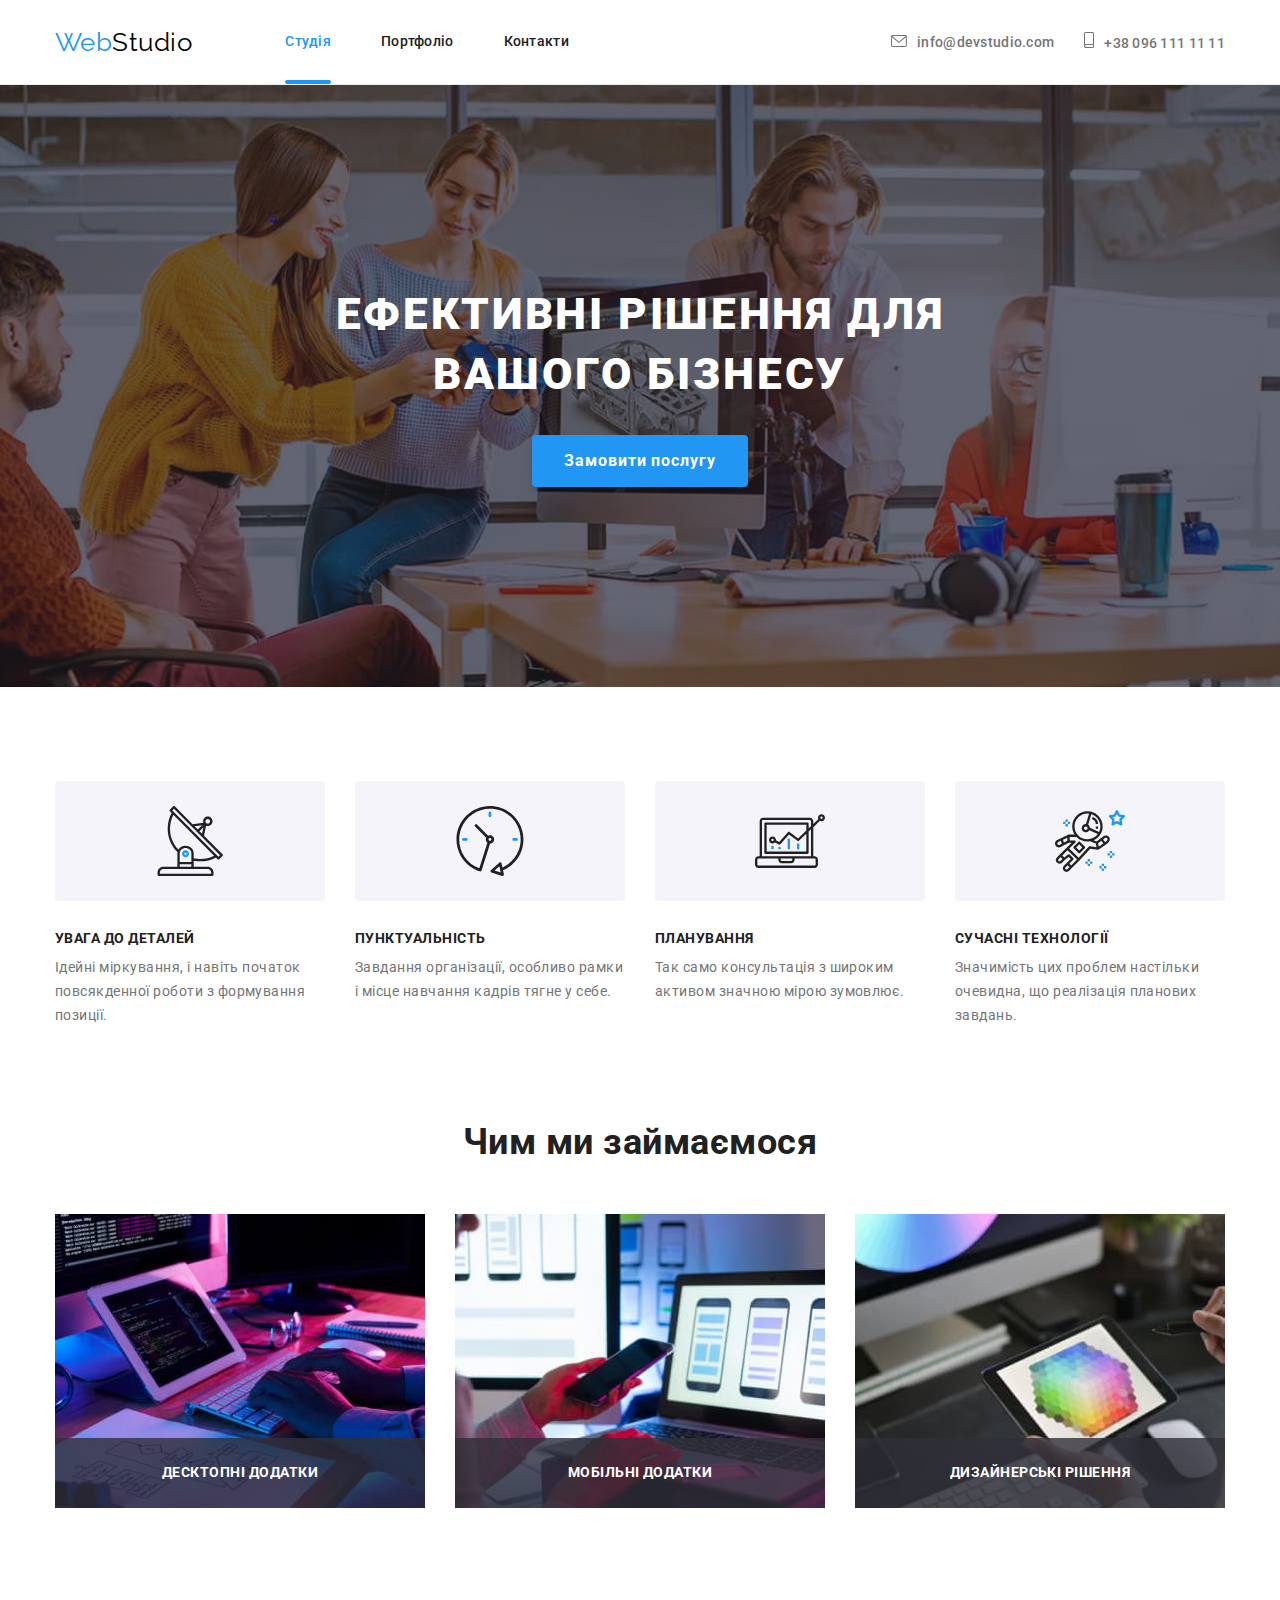
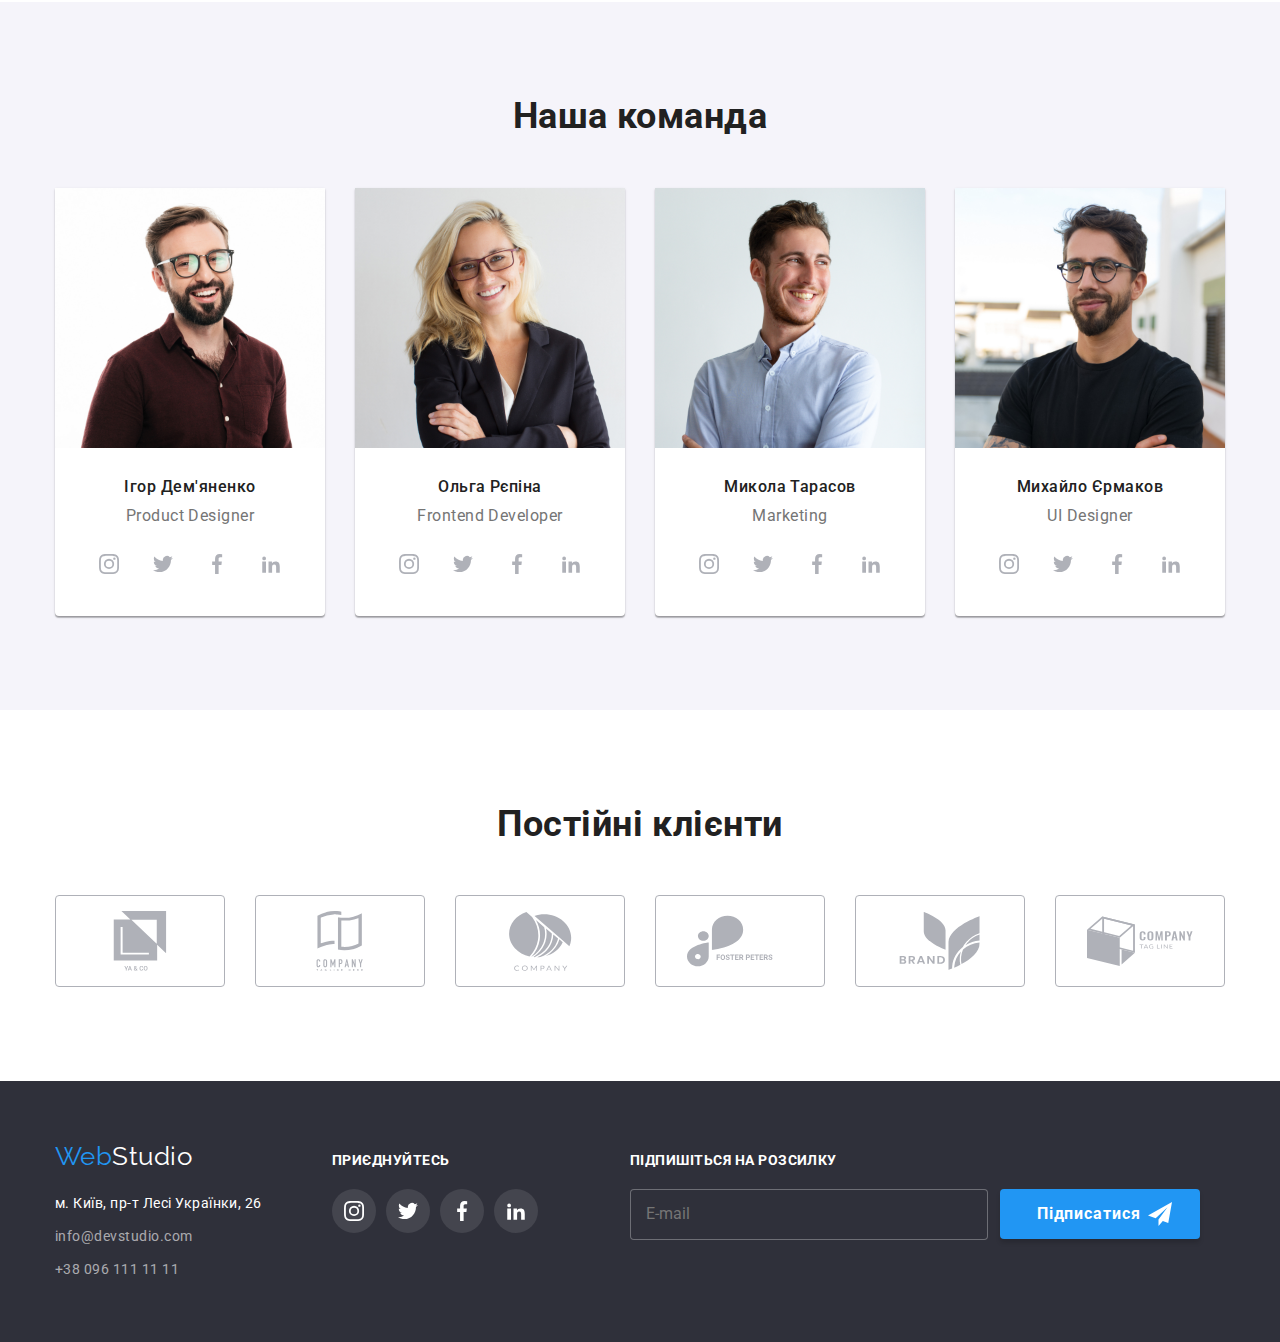
==== index.html @ 3d923c50 "Адаптив" ====
<!DOCTYPE html>
<html lang="uk">
  <head>
    <meta charset="UTF-8" />
    <meta http-equiv="X-UA-Compatible" content="IE=edge" />
    <meta name="viewport" content="width=device-width, initial-scale=1.0" />
    <title>Document</title>
    <link rel="preconnect" href="https://fonts.googleapis.com" />
    <link rel="preconnect" href="https://fonts.gstatic.com" crossorigin />
    <link
      href="https://fonts.googleapis.com/css2?family=Raleway:wght@700&family=Roboto:wght@500;700;900&display=swap"
      rel="stylesheet"
    />
    <link
      rel="stylesheet"
      href="https://cdnjs.cloudflare.com/ajax/libs/modern-normalize/1.0.0/modern-normalize.min.css"
    />
    <link rel="stylesheet" href="./css/main.min.css" />
  </head>
  <body>
    <!-- Шапка сайта -->
    <header class="header">
      <div class="conteiner header__nav">
        <a class="logo header__logo" href="./index.html"
          ><span class="logo__web logo__web--accent">Web</span>Studio</a
        >
        <nav class="navigation">
          <button type="button" class="navigation__button">
            <svg width="40" height="40" aria-label="Перемикач мобільного меню">
              <use
                class="navigation__menu"
                href="./images/icons.svg#menu"
              ></use>
              <use
                class="navigation__close"
                href="./images/icons.svg#close"
              ></use>
            </svg>
          </button>
          <ul class="navigation__list list">
            <li class="navigation__item">
              <a
                href="./index.html"
                class="navigation__link navigation__link--current"
                >Студія</a
              >
            </li>
            <li class="navigation__item">
              <a href="./portfolio.html" class="navigation__link">Портфоліо</a>
            </li>
            <li class="navigation__item">
              <a href="" class="navigation__link">Контакти</a>
            </li>
          </ul>
        </nav>

        <div class="header__gruop">
          <ul class="header__link list">
            <li class="header__item">
              <a class="header__info" href="mailto:info@devstudio.com">
                <svg class="header__svg" width="16" height="12">
                  <use href="./images/icons.svg#icon-envelope"></use></svg
                >info@devstudio.com</a
              >
            </li>
            <li class="header__item">
              <a class="header__info" href="tel:+380961111111">
                <svg class="header__svg" width="10" height="16">
                  <use href="./images/icons.svg#icon-smartphone"></use></svg
                >+38 096 111 11 11</a
              >
            </li>
          </ul>
        </div>
      </div>
    </header>
    <!-- Компанія -->
    <main>
      <!-- Секція 1 -->
      <section class="first-section">
        <div class="conteiner">
          <h1 class="first-section__name">
            Ефективні рішення для вашого бізнесу
          </h1>
          <button class="first-section__button" type="button" data-modal-open>
            Замовити послугу
          </button>
        </div>
      </section>
      <!-- Секція 2 -->
      <section class="section-excample">
        <div class="conteiner">
          <h2 class="excample">Приклади рішення для вашого бізнесу</h2>
          <ul class="info list">
            <li class="info__section">
              <div class="info__svg">
                <svg width="70" height="70">
                  <use href="./images/icons.svg#icon-Group-1"></use>
                </svg>
              </div>
              <h3 class="info__containers">УВАГА ДО ДЕТАЛЕЙ</h3>
              <p class="info__business">
                Ідейні міркування, і навіть початок повсякденної роботи з
                формування позиції.
              </p>
            </li>
            <li class="info__section">
              <div class="info__svg">
                <svg width="70" height="70">
                  <use href="./images/icons.svg#icon-clock-1-1"></use>
                </svg>
              </div>
              <h3 class="info__containers">ПУНКТУАЛЬНІСТЬ</h3>
              <p class="info__business">
                Завдання організації, особливо рамки і місце навчання кадрів
                тягне у себе.
              </p>
            </li>
            <li class="info__section">
              <div class="info__svg">
                <svg width="70" height="70">
                  <use href="./images/icons.svg#icon-diagram-1-1"></use>
                </svg>
              </div>
              <h3 class="info__containers">ПЛАНУВАННЯ</h3>
              <p class="info__business">
                Так само консультація з широким активом значною мірою зумовлює.
              </p>
            </li>
            <li class="info__section">
              <div class="info__svg">
                <svg width="70" height="70">
                  <use href="./images/icons.svg#icon-astronaut-1-1"></use>
                </svg>
              </div>
              <h3 class="info__containers">СУЧАСНІ ТЕХНОЛОГІЇ</h3>
              <p class="info__business">
                Значимість цих проблем настільки очевидна, що реалізація
                планових завдань.
              </p>
            </li>
          </ul>
        </div>
      </section>
      <section class="project">
        <div class="conteiner">
          <h2 class="project__header">Чим ми займаємося</h2>
          <ul class="apps list">
            <li class="apps__img">
              <div class="apps__box">
                <img src="./images/box1.jpg" alt="ТЕХНОЛОГІЇ" width="370" />
                <h3 class="apps__title">Десктопні додатки</h3>
              </div>
            </li>
            <li class="apps__img">
              <div class="apps__box">
                <img src="./images/box2.jpg" alt="ТЕХНОЛОГІЇ" width="370" />
                <h3 class="apps__title">Мобільні додатки</h3>
              </div>
            </li>
            <li class="apps__img">
              <div class="apps__box">
                <img src="./images/box3.jpg" alt="ТЕХНОЛОГІЇ" width="370" />
                <h3 class="apps__title">Дизайнерські рішення</h3>
              </div>
            </li>
          </ul>
        </div>
      </section>
      <!-- Секція 3 -->
      <section class="team-section">
        <div class="conteiner">
          <h2 class="team-section__title">Наша команда</h2>
          <ul class="section-developer list">
            <li class="section-developer__images">
              <img
                src="./images/Ihor.jpg"
                alt="Розробник"
                width="270"
                height="260"
              />
              <div class="section-developer__thumb">
                <h3 class="section-developer__item">Ігор Дем'яненко</h3>
                <p lang="en" class="section-developer__title">
                  Product Designer
                </p>
                <ul class="social list">
                  <li>
                    <a class="social__icons" href="">
                      <svg width="20" height="20">
                        <use href="./images/icons.svg#icon-instagram"></use>
                      </svg>
                    </a>
                  </li>
                  <li>
                    <a class="social__icons" href="">
                      <svg width="20" height="20">
                        <use href="./images/icons.svg#icon-twitter"></use>
                      </svg>
                    </a>
                  </li>
                  <li>
                    <a class="social__icons" href="">
                      <svg width="20" height="20">
                        <use href="./images/icons.svg#icon-facebook"></use>
                      </svg>
                    </a>
                  </li>
                  <li>
                    <a class="social__icons" href="">
                      <svg width="20" height="20">
                        <use href="./images/icons.svg#icon-linkedin2"></use>
                      </svg>
                    </a>
                  </li>
                </ul>
              </div>
            </li>

            <li class="section-developer__images">
              <img
                src="./images/Olga.jpg"
                alt="Розробник"
                width="270"
                height="260"
              />
              <div class="section-developer__thumb">
                <h3 class="section-developer__item">Ольга Рєпіна</h3>
                <p lang="en" class="section-developer__title">
                  Frontend Developer
                </p>
                <ul class="social list">
                  <li>
                    <a class="social__icons" href="">
                      <svg width="20" height="20">
                        <use href="./images/icons.svg#icon-instagram"></use>
                      </svg>
                    </a>
                  </li>
                  <li>
                    <a class="social__icons" href="">
                      <svg width="20" height="20">
                        <use href="./images/icons.svg#icon-twitter"></use>
                      </svg>
                    </a>
                  </li>
                  <li>
                    <a class="social__icons" href="">
                      <svg width="20" height="20">
                        <use href="./images/icons.svg#icon-facebook"></use>
                      </svg>
                    </a>
                  </li>
                  <li>
                    <a class="social__icons" href="">
                      <svg width="20" height="20">
                        <use href="./images/icons.svg#icon-linkedin2"></use>
                      </svg>
                    </a>
                  </li>
                </ul>
              </div>
            </li>
            <li class="section-developer__images">
              <img
                src="./images/Mukola.jpg"
                alt="Розробник"
                width="270"
                height="260"
              />
              <div class="section-developer__thumb">
                <h3 class="section-developer__item">Микола Тарасов</h3>
                <p lang="en" class="section-developer__title">Marketing</p>
                <ul class="social list">
                  <li>
                    <a class="social__icons" href="">
                      <svg width="20" height="20">
                        <use href="./images/icons.svg#icon-instagram"></use>
                      </svg>
                    </a>
                  </li>
                  <li>
                    <a class="social__icons" href="">
                      <svg width="20" height="20">
                        <use href="./images/icons.svg#icon-twitter"></use>
                      </svg>
                    </a>
                  </li>
                  <li>
                    <a class="social__icons" href="">
                      <svg width="20" height="20">
                        <use href="./images/icons.svg#icon-facebook"></use>
                      </svg>
                    </a>
                  </li>
                  <li>
                    <a class="social__icons" href="">
                      <svg width="20" height="20">
                        <use href="./images/icons.svg#icon-linkedin2"></use>
                      </svg>
                    </a>
                  </li>
                </ul>
              </div>
            </li>
            <li class="section-developer__images">
              <img
                src="./images/Misha.jpg"
                alt="Розробник"
                width="270"
                height="260"
              />
              <div class="section-developer__thumb">
                <h3 class="section-developer__item">Михайло Єрмаков</h3>
                <p lang="en" class="section-developer__title">UI Designer</p>
                <ul class="social list">
                  <li>
                    <a class="social__icons" href="">
                      <svg width="20" height="20">
                        <use href="./images/icons.svg#icon-instagram"></use>
                      </svg>
                    </a>
                  </li>
                  <li>
                    <a class="social__icons" href="">
                      <svg width="20" height="20">
                        <use href="./images/icons.svg#icon-twitter"></use>
                      </svg>
                    </a>
                  </li>
                  <li>
                    <a class="social__icons" href="">
                      <svg width="20" height="20">
                        <use href="./images/icons.svg#icon-facebook"></use>
                      </svg>
                    </a>
                  </li>
                  <li>
                    <a class="social__icons" href="">
                      <svg width="20" height="20">
                        <use href="./images/icons.svg#icon-linkedin2"></use>
                      </svg>
                    </a>
                  </li>
                </ul>
              </div>
            </li>
          </ul>
        </div>
      </section>
      <!-- Секція 4 -->
      <section class="group-company">
        <div class="conteiner">
          <h2 class="group-company__title">Постійні клієнти</h2>
          <ul class="company list">
            <li class="company__item">
              <a class="company__link" href="">
                <svg width="106" height="60">
                  <use href="./images/icons.svg#icon-group"></use>
                </svg>
              </a>
            </li>
            <li class="company__item">
              <a class="company__link" href="">
                <svg width="106" height="60">
                  <use href="./images/icons.svg#icon-group2"></use>
                </svg>
              </a>
            </li>
            <li class="company__item">
              <a class="company__link" href="">
                <svg width="106" height="60">
                  <use href="./images/icons.svg#icon-group3"></use>
                </svg>
              </a>
            </li>
            <li class="company__item">
              <a class="company__link" href="">
                <svg width="106" height="60">
                  <use href="./images/icons.svg#icon-group4"></use>
                </svg>
              </a>
            </li>
            <li class="company__item">
              <a class="company__link" href="">
                <svg width="106" height="60">
                  <use href="./images/icons.svg#icon-group5"></use>
                </svg>
              </a>
            </li>
            <li class="company__item">
              <a class="company__link" href="">
                <svg width="106" height="60">
                  <use href="./images/icons.svg#icon-group6"></use>
                </svg>
              </a>
            </li>
          </ul>
        </div>
      </section>
    </main>
    <!-- Футер -->
    <footer class="footer">
      <div class="footer__label conteiner">
        <address class="footer__address">
          <a class="logo footer__logo" href="./index.html"
            ><span class="logo__web logo__web--accent">Web</span>Studio</a
          >
          <p class="footer__street">м. Київ, пр-т Лесі Українки, 26</p>
          <ul class="list">
            <li class="footer__mail">
              <a class="footer__email" href="mailto:info@devstudio.com"
                >info@devstudio.com</a
              >
            </li>
            <li>
              <a class="footer__tel" href="tel:+380961111111"
                >+38 096 111 11 11</a
              >
            </li>
          </ul>
        </address>
        <div class="footer__link">
          <h2 class="footer__title">Приєднуйтесь</h2>
          <ul class="social list">
            <li>
              <a class="social__icons footer__svg" href="">
                <svg width="20" height="20">
                  <use href="./images/icons.svg#icon-instagram"></use>
                </svg>
              </a>
            </li>
            <li>
              <a class="social__icons footer__svg" href="">
                <svg width="20" height="20">
                  <use href="./images/icons.svg#icon-twitter"></use>
                </svg>
              </a>
            </li>
            <li>
              <a class="social__icons footer__svg" href="">
                <svg width="20" height="20">
                  <use href="./images/icons.svg#icon-facebook"></use>
                </svg>
              </a>
            </li>
            <li>
              <a class="social__icons footer__svg" href="">
                <svg width="20" height="20">
                  <use href="./images/icons.svg#icon-linkedin2"></use>
                </svg>
              </a>
            </li>
          </ul>
        </div>

        <form class="form">
          <h2 class="form__title">Підпишіться на розсилку</h2>
          <div class="form__label">
            <label>
              <input type="email" name="email" placeholder="E-mail" />
            </label>
            <button type="submit" class="form__button">
              Підписатися
              <svg width="24" height="24" class="form__svg">
                <use href="./images/icons.svg#icon-send-1"></use>
              </svg>
            </button>
          </div>
        </form>
      </div>
    </footer>
    <!-- Модальне вікно -->
    <div class="backdrop is-hidden" data-modal>
      <div class="modal">
        <button class="modal__btn" data-modal-close>
          <svg class="modal__svg" width="18" height="18">
            <use href="./images/icons.svg#icon-close"></use>
          </svg>
        </button>
        <!-- Форма заповнення -->
        <form class="form-modal">
          <p class="form-modal__title">
            Залиште свої дані, ми вам передзвонимо
          </p>
          <div class="form-modal__label">
            <label for="name"> Ім'я </label>
            <div class="form-modal__name">
              <input
                class="form-modal__input"
                type="text"
                name="name"
                id="name"
              />
              <svg class="form-modal__svg" width="18" height="18">
                <use href="images/icons.svg#name"></use>
              </svg>
            </div>
          </div>
          <div class="form-modal__label">
            <label for="tel"> Телефон </label>
            <div class="form-modal__name">
              <input class="form-modal__input" type="tel" name="tel" id="tel" />
              <svg class="form-modal__svg" width="18" height="18">
                <use href="images/icons.svg#phone"></use>
              </svg>
            </div>
          </div>
          <div class="form-modal__label">
            <label for="email"> Пошта </label>
            <div class="form-modal__name">
              <input
                class="form-modal__input"
                type="email"
                name="email"
                id="email"
              />
              <svg class="form-modal__svg" width="18" height="18">
                <use href="images/icons.svg#email"></use>
              </svg>
            </div>
          </div>
          <div class="form-modal__label">
            <label for="Коментар"> Коментар </label>
            <textarea
              class="form-modal__textarea"
              name="Коментар"
              id="Коментар"
              placeholder="Введіть текст"
              rows="5"
            ></textarea>
          </div>
          <div class="form-modal__checkbox">
            <input
              class="form-modal__chek excample"
              type="checkbox"
              name="checkbox"
              id="privaty"
              value="true"
            />
            <label for="privaty" class="form-modal__icon">
              <span
                ><svg width="16" height="15">
                  <use href="images/icons.svg#icon-check"></use></svg
              ></span>
              Погоджуюся з розсилкою та приймаю
              <a class="form-modal__link">Умови договору</a>
            </label>
          </div>
          <button class="form-modal__btn" type="submit">Відправити</button>
        </form>
      </div>
    </div>
    <script src="./modal.js/modal.js"></script>
  </body>
</html>
---- css/main.min.css ----
:root{--primery-web-color: #000000;--brand-text-color: #212121;--tittle-text-color: #757575;--background-color: #f5f5f5;--tittle-buttom-color: #2196f3;--container-hero-color: #ffffff;--content-section-color: #2f303a;--section-item-color: #f5f4fa;--section-footer-color: rgba(255, 255, 255, 0.6);--buttom-hero-color: #188ce8;--icons-color: #afb1b8;--icons-bgr-color: #ffffff;--timing-function: cubic-bezier(0.4, 0, 0.2, 1)}.excample{overflow:hidden;position:absolute;white-space:nowrap;clip:rect(0 0 0 0);-webkit-clip-path:inset(50%);clip-path:inset(50%);height:1px;width:1px}.form__button,.first-section__button{font-family:inherit;font-weight:700;font-size:16px;line-height:1.87;letter-spacing:.06em;border-radius:4px;cursor:pointer}.group-company__title,.team-section__title,.project__header{font-weight:700;font-size:36px;line-height:1.16;text-align:center}body{background-color:var(--container-hero-color);font-family:Roboto,sans-serif;letter-spacing:.03em;margin:0}h1,h2,h3,ul,p{margin:0;padding:0}img{display:block;width:100%;height:auto}.list{list-style:none}.conteiner{width:100%;margin:0px auto;padding-left:15px;padding-right:15px}@media screen and (min-width: 480px){.conteiner{width:480px}}@media screen and (min-width: 768px){.conteiner{width:768px}}@media screen and (min-width: 1200px){.conteiner{width:1200px}}.header{border-bottom:1px solid #ececec}.header__nav{display:flex;align-items:center;justify-content:space-between}.header__logo{margin-right:93px}.header__gruop{display:none}@media screen and (min-width: 768px){.header__gruop{display:flex;margin-left:auto}}@media screen and (min-width: 768px){.header__link{display:flex;justify-content:center;flex-direction:column;gap:10px}}@media screen and (min-width: 1200px){.header__link{display:flex;align-items:center;gap:30px;flex-direction:row}}.header__info{margin-left:auto;font-weight:500;font-size:14px;line-height:1.14;letter-spacing:.02em;text-decoration:none;transition:color 250ms var(--timing-function);color:var(--tittle-text-color)}.header__info:hover,.header__info:focus{color:var(--tittle-buttom-color)}.header__svg{margin-right:10px;fill:currentColor}.logo{font-family:Raleway,sans-serif;font-size:26px;line-height:1.19;text-decoration:none;transition:color 250ms var(--timing-function);color:var(--primery-web-color);padding:16px 0 16px 0}.logo:hover,.logo:focus{color:var(--tittle-buttom-color)}.logo__web--accent{color:var(--tittle-buttom-color)}.navigation{display:flex;align-items:center}.navigation__list{display:none}@media screen and (min-width: 768px){.navigation__list{display:flex;gap:50px}}.navigation__link{position:relative;display:block;padding:34px 0;font-weight:500;font-size:14px;line-height:1.14;letter-spacing:.02em;text-decoration:none;color:var(--brand-text-color);transition:color 250ms var(--timing-function)}.navigation__link:hover,.navigation__link:focus{color:var(--tittle-buttom-color)}.navigation__link--current{color:var(--tittle-buttom-color)}.navigation__link--current::after{position:absolute;content:"";display:block;width:100%;height:4px;border-radius:2px;left:0;bottom:0;background-color:var(--tittle-buttom-color)}.navigation__button{display:inline-flex;padding:0;margin:0;background-color:rgba(0,0,0,0);border:none}@media screen and (min-width: 768px){.navigation__button{display:none}}@media screen and (min-width: 1200px){.navigation__button{display:none}}.navigation__button .navigation__close{display:none}.first-section{padding:118px 0;margin-left:auto;margin-right:auto;text-align:center;max-width:480px;background-image:linear-gradient(rgba(47, 48, 58, 0.4), rgba(47, 48, 58, 0.4)),url(../images/Overlay.jpg);background-repeat:no-repeat;background-position:center;background-size:cover;background-color:var(--content-section-color)}@media screen and (min-width: 768px){.first-section{max-width:768px}}@media screen and (min-width: 1200px){.first-section{padding:200px 0;max-width:1600px}}.first-section__name{margin:0 auto;margin-bottom:30px;color:var(--container-hero-color);max-width:360px;font-weight:900;text-align:center;font-size:26px;line-height:1.61;letter-spacing:.06em;text-transform:uppercase}@media screen and (min-width: 1200px){.first-section__name{max-width:696px;font-size:44px;line-height:1.36}}.first-section__button{padding:11px 32px;border:0;min-width:216px;transition:background-color 250ms var(--timing-function),color 250ms var(--timing-function),box-shadow 250ms var(--timing-function);background-color:var(--tittle-buttom-color);color:var(--container-hero-color);box-shadow:0px 4px 4px rgba(0,0,0,.15)}.first-section__button:hover,.first-section__button:focus{background-color:var(--buttom-hero-color);color:var(--container-hero-color)}.section-excample{padding:60px 0;background-color:var(--container-hero-color)}@media screen and (min-width: 1200px){.section-excample{padding:94px 0}}.project{display:none;padding-bottom:94px}@media screen and (min-width: 1200px){.project{display:block}}.project__header{margin-bottom:50px;color:var(--brand-text-color)}.info{display:flex;flex-wrap:wrap;gap:30px}@media screen and (min-width: 768px){.info{display:flex;flex-wrap:wrap;gap:30px}}@media screen and (min-width: 1200px){.info{display:flex;flex-wrap:wrap;gap:30px}}.info__section{width:100%}@media screen and (min-width: 768px){.info__section{width:calc((100% - 30px)/2)}}@media screen and (min-width: 1200px){.info__section{width:calc((100% - 90px)/4)}}.info__svg{display:flex;justify-content:center;align-items:center;height:120px;margin-bottom:30px;background-color:var(--section-item-color);border-radius:4px}.info__containers{margin-bottom:10px;color:var(--brand-text-color);font-weight:700;font-size:14px;line-height:1.14}.info__business{color:var(--tittle-text-color);font-weight:400;font-size:14px;line-height:1.71}.apps{display:flex}.apps__img{margin-right:30px}.apps__img:last-child{margin-right:0}.apps__box{position:relative}.apps__title{position:absolute;display:flex;align-items:center;justify-content:center;bottom:0;left:0;width:100%;height:70px;font-weight:700;font-size:14px;line-height:1.14;text-align:center;text-transform:uppercase;background-color:rgba(47,48,58,.8);color:var(--container-hero-color)}.team-section{padding:60px 0;background-color:var(--section-item-color)}@media screen and (min-width: 1200px){.team-section{padding:94px 0}}.team-section__title{margin-bottom:30px;color:var(--brand-text-color)}@media screen and (min-width: 1200px){.team-section__title{margin-bottom:50px}}.social{display:flex;justify-content:center;align-items:center;gap:10px}.social__icons{display:flex;align-items:center;justify-content:center;width:44px;height:44px;margin:0;border-radius:50%;transition:background-color 250ms var(--timing-function),fill 250ms var(--timing-function);background-color:var(--container-hero-color);fill:var(--icons-color)}.social__icons:hover,.social__icons:focus{background-color:var(--tittle-buttom-color);fill:var(--icons-bgr-color)}.section-developer{display:flex;flex-wrap:wrap;gap:30px}.section-developer__images{width:100%;background:var(--container-hero-color);box-shadow:0px 1px 3px rgba(0,0,0,.12),0px 1px 1px rgba(0,0,0,.14),0px 2px 1px rgba(0,0,0,.2);border-radius:0px 0px 4px 4px}@media screen and (min-width: 768px){.section-developer__images{width:calc((100% - 30px)/2)}}@media screen and (min-width: 1200px){.section-developer__images{width:calc((100% - 90px)/4)}}.section-developer__thumb{padding:30px}.section-developer__item{margin-bottom:10px;color:var(--brand-text-color);font-weight:500;font-size:16px;line-height:1.18;text-align:center}.section-developer__title{color:var(--tittle-text-color);font-weight:400;font-size:16px;line-height:1.18;text-align:center;margin-bottom:16px}.group-company{padding:60px 0}@media screen and (min-width: 1200px){.group-company{padding:94px 0}}.group-company__title{margin-bottom:30px;color:var(--brand-text-color)}@media screen and (min-width: 1200px){.group-company__title{margin-bottom:50px}}.company{display:flex;flex-wrap:wrap;gap:30px}.company__item{width:calc((100% - 30px)/2)}@media screen and (min-width: 768px){.company__item{width:calc((100% - 60px)/3)}}@media screen and (min-width: 1200px){.company__item{width:calc((100% - 150px)/6)}}.company__link{display:flex;justify-content:center;align-items:center;width:100%;height:92px;border-radius:4px;margin:0;transition:fill 250ms var(--timing-function),border 250ms var(--timing-function);border:1px solid var(--icons-color);fill:var(--icons-color)}.company__link:hover,.company__link:focus{background-color:var(--container-hero-color);fill:var(--tittle-buttom-color);border:1px solid var(--tittle-buttom-color)}.footer{padding-top:60px;padding-bottom:60px;background-color:var(--content-section-color);font-style:normal}.footer__label{text-align:center}@media screen and (min-width: 768px){.footer__label{display:flex;flex-wrap:wrap;justify-content:center;align-items:baseline}}@media screen and (min-width: 1200px){.footer__label{width:1200px;display:flex;flex-wrap:nowrap;justify-content:flex-start;align-items:baseline;text-align:start}}.footer__address{font-style:normal;margin-bottom:60px}@media screen and (min-width: 768px){.footer__address{margin-right:165px}}@media screen and (min-width: 1200px){.footer__address{margin-right:70px;margin-bottom:0}}.footer__logo{color:var(--container-hero-color)}.footer__street{margin-top:20px;margin-bottom:9px;color:var(--container-hero-color);font-weight:400;font-size:14px;line-height:1.71;text-decoration:none}.footer__mail{margin-bottom:9px}.footer__email,.footer__tel{font-weight:400;font-size:14px;line-height:1.71;text-decoration:none;transition:color 250ms var(--timing-function);color:var(--section-footer-color)}.footer__email:hover,.footer__email:focus,.footer__tel:hover,.footer__tel:focus{color:var(--tittle-buttom-color)}.footer__link{text-align:center;margin-bottom:60px}@media screen and (min-width: 1200px){.footer__link{margin-right:92px;margin-bottom:0}}.footer__title{font-style:normal;text-decoration:none;margin-bottom:20px;font-weight:700;font-size:14px;line-height:1.14;text-transform:uppercase;color:var(--container-hero-color)}@media screen and (min-width: 1200px){.footer__title{text-align:start}}.footer__svg{background-color:rgba(255,255,255,.1);fill:var(--icons-bgr-color)}.footer__svg:hover,.footer__svg:focus{background-color:var(--tittle-buttom-color)}.form__title{display:block;font-style:normal;text-decoration:none;margin-bottom:20px;font-weight:700;font-size:14px;line-height:1.14;text-transform:uppercase;color:var(--container-hero-color)}@media screen and (min-width: 1200px){.form__label{display:flex;gap:12px;justify-content:center}}.form input{width:100%;margin-bottom:20px;padding:15px;border:1px solid rgba(255,255,255,.3);border-radius:4px;background-color:var(--content-section-color);color:rgba(255,255,255,.6)}@media screen and (min-width: 1200px){.form input{width:358px;margin-bottom:0}}.form__button{position:relative;padding-right:28px;margin:0px auto;min-width:200px;height:50px;background-color:var(--tittle-buttom-color);color:var(--container-hero-color);border:var(--tittle-buttom-color);box-shadow:0px 4px 4px rgba(0,0,0,.15);transition:background-color 250ms var(--timing-function)}.form__button:hover{background-color:var(--buttom-hero-color)}.form__svg{position:absolute;bottom:13px;right:28px}.projects{display:flex;flex-wrap:wrap}.projects__list{display:block;width:370px;margin-right:30px;margin-bottom:30px;transition:background-color 250ms var(--timing-function),box-shadow 250ms var(--timing-function);background-color:var(--container-hero-color);border:1px solid #eee}.projects__list:hover,.projects__list:focus{box-shadow:0px 1px 1px rgba(0,0,0,.12),0px 4px 4px rgba(0,0,0,.06),1px 4px 6px rgba(0,0,0,.16)}.projects__list:nth-child(3n){margin-right:0}.projects__list:nth-last-child(-n+3){margin-bottom:0}.projects__link{text-decoration:none}.projects__block{position:relative;overflow:hidden}.projects__link:hover .projects__title,.projects__link:focus .projects__title{transform:translateY(0)}.projects__title{position:absolute;top:0;left:0;height:100%;padding:64px 24px;font-weight:400;font-size:18px;line-height:1.55;transform:translateY(100%);transition:transform 250ms var(--timing-function),backround-color 250ms var(--timing-function),color 250ms var(--timing-function);background-color:rgba(33,150,243,.9);color:var(--container-hero-color)}.projects__section-title{padding:20px 24px}.projects__name{margin-bottom:4px;color:var(--brand-text-color);font-weight:700;font-size:18px;line-height:2;letter-spacing:.06em}.projects__site{color:var(--tittle-text-color);font-weight:400;font-size:16px;line-height:1.8}.main-sections{background-color:var(--container-hero-color)}.section-company{padding:94px 0}.section-btn{display:flex;flex-wrap:wrap;justify-content:center;gap:8px;margin-bottom:50px}.section-btn__buttons{border-style:none;padding:6px 25px;height:38px;border-radius:4px;font-family:inherit;font-weight:500;font-size:16px;line-height:1.6;letter-spacing:.03em;cursor:pointer;color:var(--brand-text-color)}.section-btn__buttons:hover,.section-btn__buttons:focus{background-color:var(--tittle-buttom-color);color:var(--container-hero-color);box-shadow:0px 3px 1px rgba(0,0,0,.1),0px 1px 2px rgba(0,0,0,.08),0px 2px 2px rgba(0,0,0,.12)}.backdrop{position:fixed;top:0;width:100%;height:100%;transition:opacity 250ms var(--timing-function),visibility 250ms var(--timing-function);background-color:rgba(0,0,0,.2)}.backdrop.is-hidden .modal{transform:translate(-50%, -50%) scaleY(0)}.is-hidden{opacity:0;visibility:hidden;pointer-events:none}.modal{padding:40px;width:528px;min-height:581px;position:absolute;top:50%;left:50%;transform:translate(-50%, -50%) scaleY(1);transition:transform 250ms var(--timing-function);background-color:var(--container-hero-color);box-shadow:0px 1px 3px rgba(0,0,0,.12),0px 1px 1px rgba(0,0,0,.14),0px 2px 1px rgba(0,0,0,.2);border-radius:4px}.modal__btn{position:absolute;top:8px;right:8px;width:30px;height:30px;cursor:pointer;border-radius:50%;display:flex;align-items:center;justify-content:center;background-color:var(--container-hero-color);border:1px solid rgba(0,0,0,.1)}.modal__svg{fill:var(--primery-web-color);transition:fill 250ms var(--timing-function)}.modal__svg:hover,.modal__svg:focus{fill:var(--tittle-buttom-color)}.form-modal__title{margin-bottom:12px;font-weight:700;font-size:20px;line-height:1.15;text-align:center;color:var(--brand-text-color)}.form-modal__label{display:flex;flex-direction:column;margin-bottom:4px;font-weight:400;font-size:12px;line-height:1.16;letter-spacing:.01em;color:var(--tittle-text-color)}.form-modal__name{position:relative}.form-modal__input{padding:11px 12px;padding-left:42px;margin-bottom:10px;min-width:448px;border:1px solid rgba(33,33,33,.2);border-radius:4px;outline:rgba(0,0,0,0);transition:border 250ms var(--timing-function)}.form-modal__input:focus{border:1px solid var(--tittle-buttom-color)}.form-modal__input:focus+form-modal__svg{fill:var(--tittle-buttom-color)}.form-modal__svg{position:absolute;top:11px;left:12px;transition:fill 250ms var(--timing-function)}.form-modal__textarea{border:1px solid rgba(33,33,33,.2);border-radius:4px;padding:12px 16px;resize:none;margin-bottom:20px;outline:rgba(0,0,0,0);transition:border 250ms var(--timing-function)}.form-modal__textarea:focus{border:1px solid var(--tittle-buttom-color)}.form-modal__textarea::-moz-placeholder{font-weight:400;font-size:12px;line-height:1.16;letter-spacing:.01em;color:rgba(117,117,117,.5)}.form-modal__textarea:-ms-input-placeholder{font-weight:400;font-size:12px;line-height:1.16;letter-spacing:.01em;color:rgba(117,117,117,.5)}.form-modal__textarea::placeholder{font-weight:400;font-size:12px;line-height:1.16;letter-spacing:.01em;color:rgba(117,117,117,.5)}.form-modal__checkbox{margin-left:13px;margin-bottom:30px;font-weight:400;font-size:14px;line-height:1.71;letter-spacing:.03em;color:var(--tittle-text-color)}.form-modal__icon{display:flex;align-items:center;gap:9px;font-weight:400;font-size:14px;line-height:1.71;letter-spacing:.03em;color:var(--tittle-text-color)}.form-modal__chek:checked+.form-modal__icon span{background-color:var(--tittle-buttom-color);border-color:rgba(0,0,0,0);fill:var(--container-hero-color);transition:background-color 250ms var(--timing-function),fill 250ms var(--timing-function)}.form-modal__icon span{border:2px solid var(--brand-text-color);width:16px;height:15px;border-radius:2px;display:flex;align-items:center;justify-content:center;fill:rgba(0,0,0,0)}.form-modal__link{text-decoration:underline;color:var(--tittle-buttom-color)}.form-modal__btn{display:flex;justify-content:center;align-items:center;min-width:200px;height:50px;margin:0 auto;font-weight:700;font-size:16px;line-height:1.87;letter-spacing:.06em;color:var(--container-hero-color);background-color:var(--tittle-buttom-color);box-shadow:0px 4px 4px rgba(0,0,0,.15);border:var(--tittle-buttom-color);border-radius:4px;cursor:pointer;transition:background-color 250ms var(--timing-function)}.form-modal__btn:hover,.form-modal__btn:focus{background-color:var(--buttom-hero-color)}/*# sourceMappingURL=main.min.css.map */
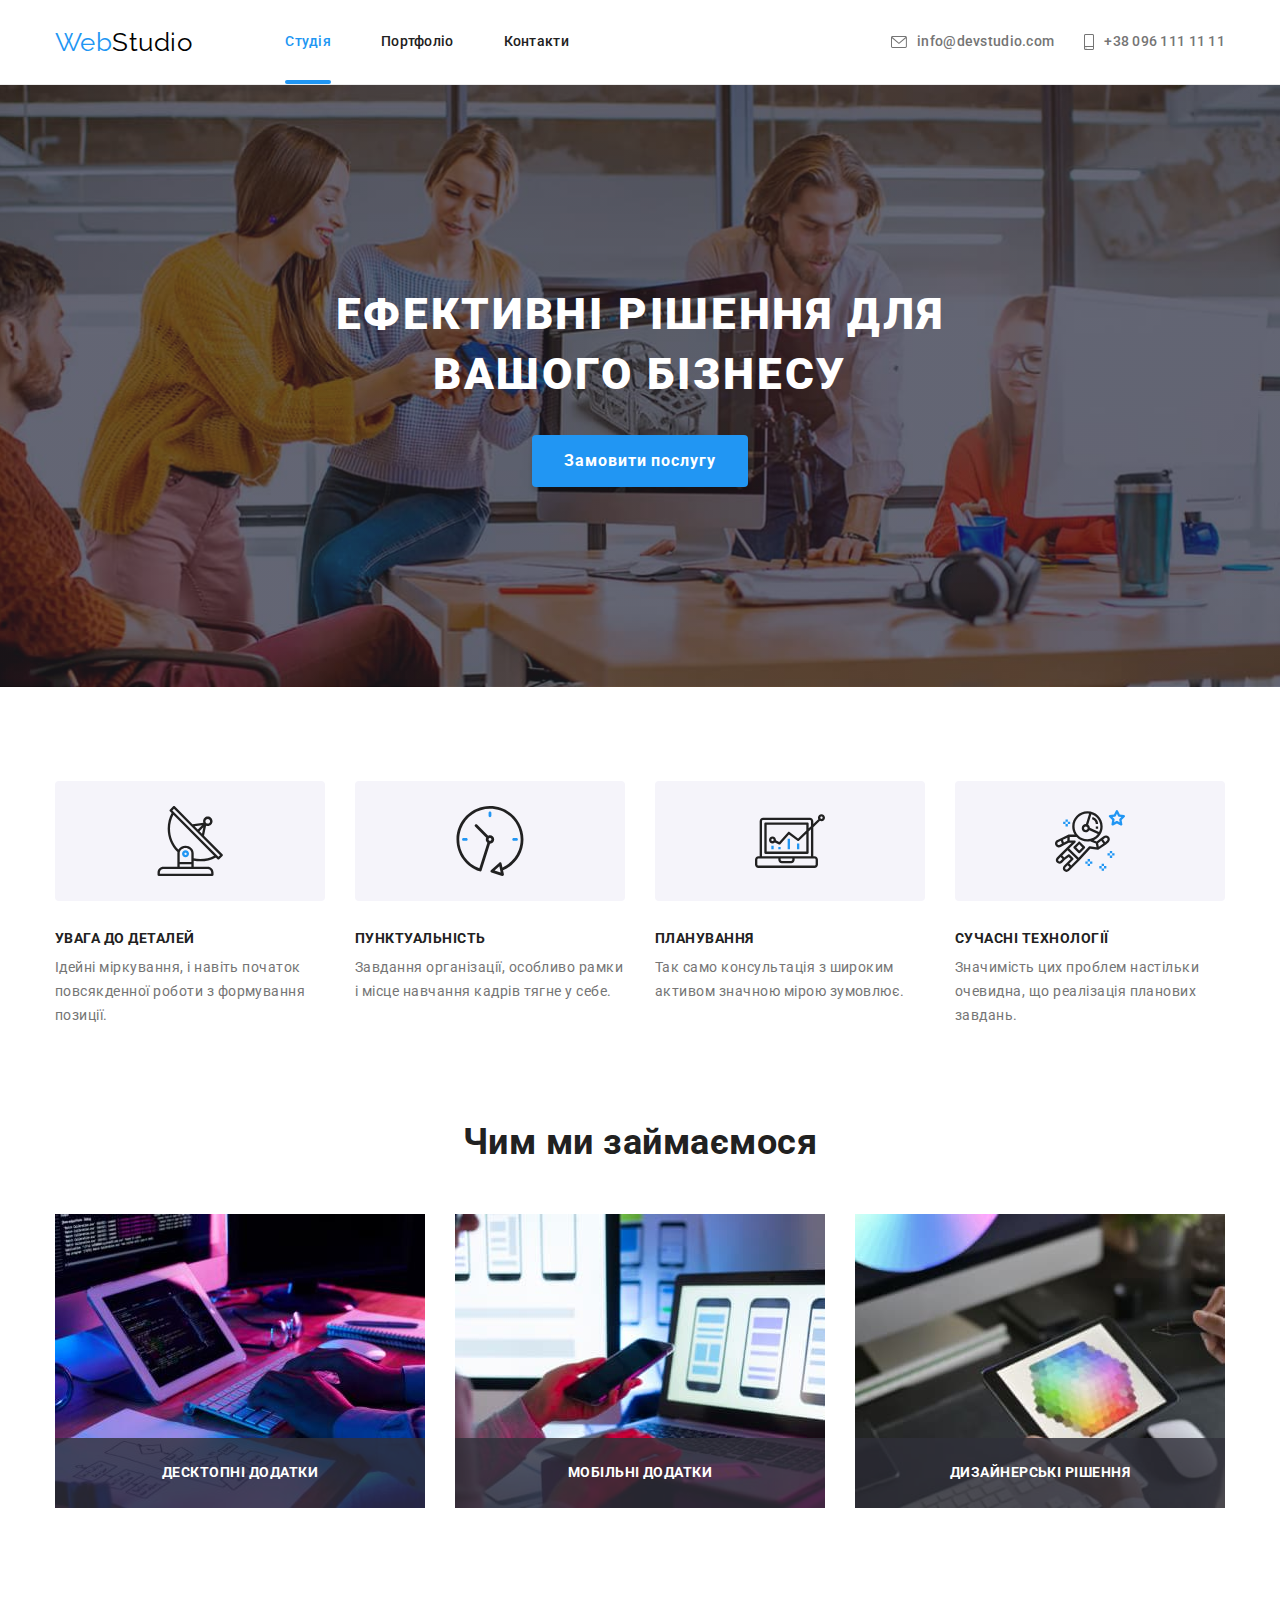
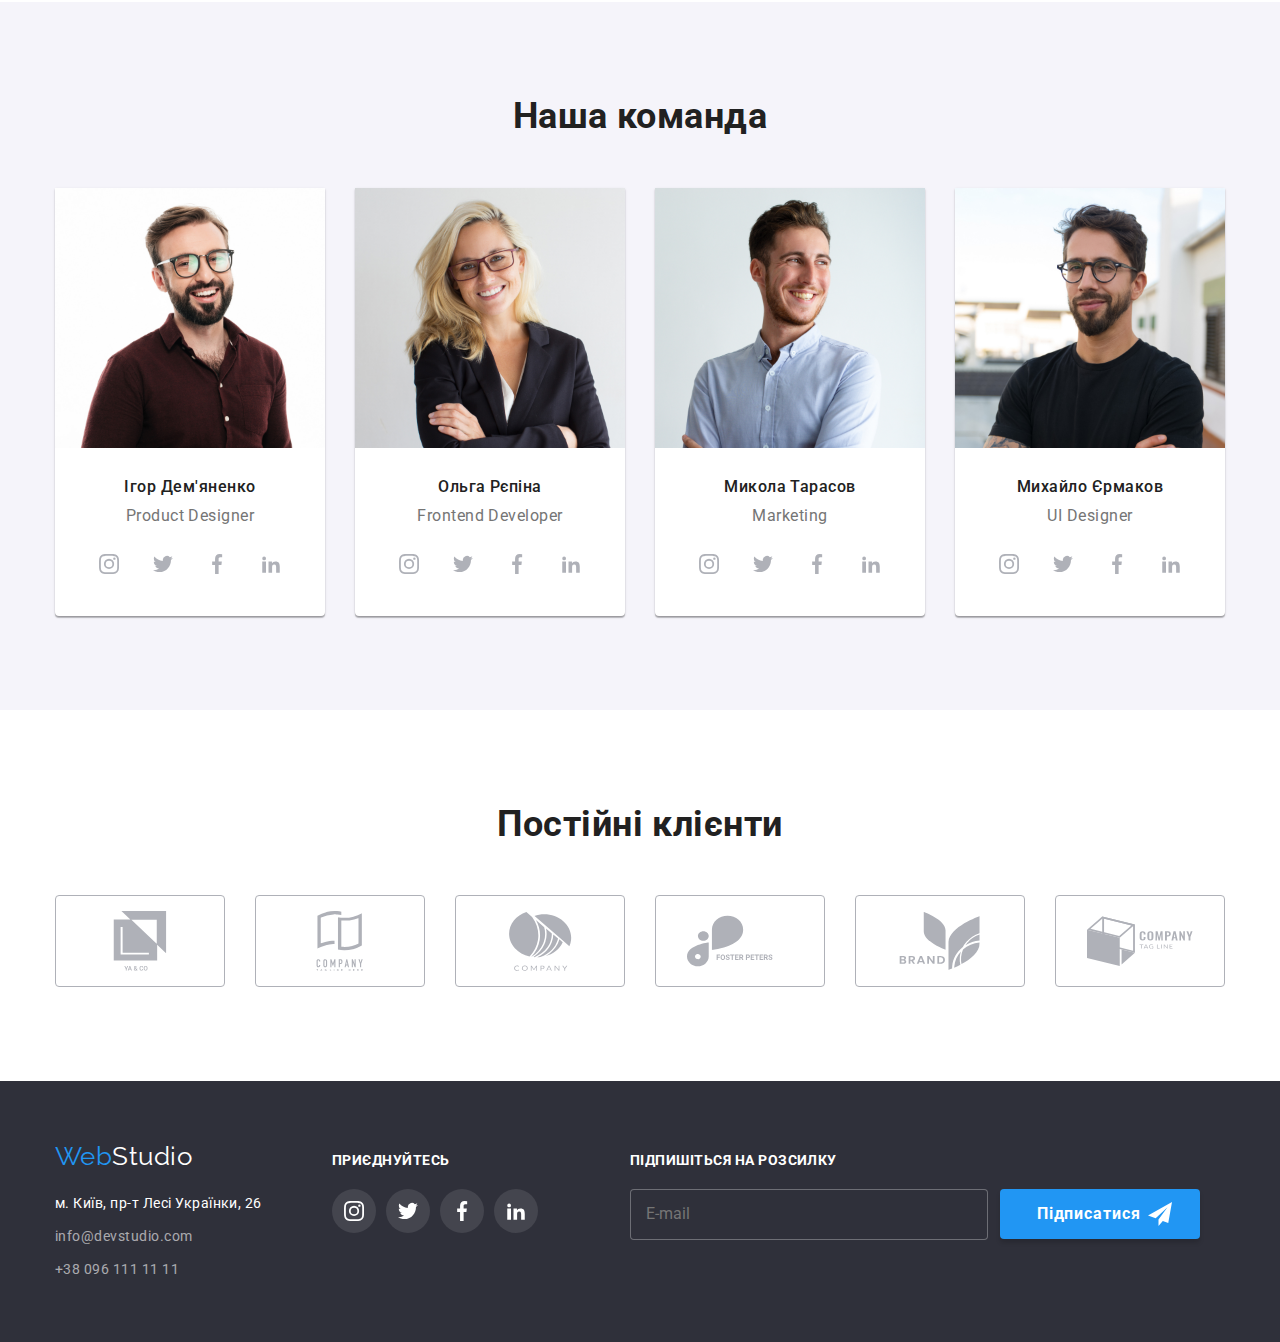
==== commit 44c49870: "Адаптив" ====
--- a/index.html
+++ b/index.html
@@ -25,15 +25,11 @@
           ><span class="logo__web logo__web--accent">Web</span>Studio</a
         >
         <nav class="navigation">
-          <button type="button" class="navigation__button">
+          <button type="button" class="navigation__button" data-menu-open>
             <svg width="40" height="40" aria-label="Перемикач мобільного меню">
               <use
                 class="navigation__menu"
                 href="./images/icons.svg#menu"
-              ></use>
-              <use
-                class="navigation__close"
-                href="./images/icons.svg#close"
               ></use>
             </svg>
           </button>
@@ -58,19 +54,89 @@
           <ul class="header__link list">
             <li class="header__item">
               <a class="header__info" href="mailto:info@devstudio.com">
-                <svg class="header__svg" width="16" height="12">
+                <svg
+                  class="header__svg header__svg--envelope"
+                  width="16"
+                  height="12"
+                >
                   <use href="./images/icons.svg#icon-envelope"></use></svg
                 >info@devstudio.com</a
               >
             </li>
             <li class="header__item">
               <a class="header__info" href="tel:+380961111111">
-                <svg class="header__svg" width="10" height="16">
+                <svg
+                  class="header__svg header__svg--smartphone"
+                  width="10"
+                  height="16"
+                >
                   <use href="./images/icons.svg#icon-smartphone"></use></svg
                 >+38 096 111 11 11</a
               >
             </li>
           </ul>
+        </div>
+      </div>
+      <div class="mob-menu is-hidden" data-menu>
+        <div class="conteiner">
+          <div class="mob-menu__top">
+            <button type="button" class="mob-menu__button" data-menu-close>
+              <svg
+                class="mob-menu__icon"
+                width="40"
+                height="40"
+                aria-label="Перемикач мобільного меню"
+              >
+                <use
+                  class="mob-menu__close"
+                  href="./images/icons.svg#close"
+                ></use>
+              </svg>
+            </button>
+            <ul class="mob-menu__list list">
+              <li class="mob-menu__item">
+                <a
+                  href="./index.html"
+                  class="mob-menu__link mob-menu__link--current"
+                  >Студія</a
+                >
+              </li>
+              <li class="mob-menu__item">
+                <a href="./portfolio.html" class="mob-menu__link">Портфоліо</a>
+              </li>
+              <li class="mob-menu__item">
+                <a href="" class="mob-menu__link">Контакти</a>
+              </li>
+            </ul>
+          </div>
+          <div class="mob-menu__bottom">
+            <ul class="mob-menu__gruop list">
+              <li class="mob-menu__contact">
+                <a class="mob-menu__phone" href="tel:+380961111111">
+                  +38 096 111 11 11</a
+                >
+              </li>
+              <li class="mob-menu__contact">
+                <a class="mob-menu__mail" href="mailto:info@devstudio.com">
+                  info@devstudio.com</a
+                >
+              </li>
+            </ul>
+            <ul class="mob-social list">
+              <li class="mob-social__class">
+                <a class="mob-social__link" href="">Instagram</a>
+              </li>
+              <li class="mob-social__class">
+                <a class="mob-social__link" href="">Twitter</a>
+              </li>
+              <li class="mob-social__class">
+                <a class="mob-social__link" href="">Facebook</a>
+              </li>
+              <li class="mob-social__class">
+                <a class="mob-social__link" href="">LinkedIn</a>
+              </li>
+            </ul>
+          </div>
         </div>
       </div>
     </header>
@@ -173,12 +239,7 @@
           <h2 class="team-section__title">Наша команда</h2>
           <ul class="section-developer list">
             <li class="section-developer__images">
-              <img
-                src="./images/Ihor.jpg"
-                alt="Розробник"
-                width="270"
-                height="260"
-              />
+              <img src="./images/Ihor.jpg" alt="Розробник" width="270" />
               <div class="section-developer__thumb">
                 <h3 class="section-developer__item">Ігор Дем'яненко</h3>
                 <p lang="en" class="section-developer__title">
@@ -218,12 +279,7 @@
             </li>
 
             <li class="section-developer__images">
-              <img
-                src="./images/Olga.jpg"
-                alt="Розробник"
-                width="270"
-                height="260"
-              />
+              <img src="./images/Olga.jpg" alt="Розробник" width="270" />
               <div class="section-developer__thumb">
                 <h3 class="section-developer__item">Ольга Рєпіна</h3>
                 <p lang="en" class="section-developer__title">
@@ -262,12 +318,7 @@
               </div>
             </li>
             <li class="section-developer__images">
-              <img
-                src="./images/Mukola.jpg"
-                alt="Розробник"
-                width="270"
-                height="260"
-              />
+              <img src="./images/Mukola.jpg" alt="Розробник" width="270" />
               <div class="section-developer__thumb">
                 <h3 class="section-developer__item">Микола Тарасов</h3>
                 <p lang="en" class="section-developer__title">Marketing</p>
@@ -304,12 +355,7 @@
               </div>
             </li>
             <li class="section-developer__images">
-              <img
-                src="./images/Misha.jpg"
-                alt="Розробник"
-                width="270"
-                height="260"
-              />
+              <img src="./images/Misha.jpg" alt="Розробник" width="270" />
               <div class="section-developer__thumb">
                 <h3 class="section-developer__item">Михайло Єрмаков</h3>
                 <p lang="en" class="section-developer__title">UI Designer</p>
@@ -551,6 +597,7 @@
         </form>
       </div>
     </div>
-    <script src="./modal.js/modal.js"></script>
+    <script src="./js/modal.js"></script>
+    <script src="./js/mobile-menu.js"></script>
   </body>
 </html>
--- a/css/main.min.css
+++ b/css/main.min.css
@@ -1 +1 @@
-:root{--primery-web-color: #000000;--brand-text-color: #212121;--tittle-text-color: #757575;--background-color: #f5f5f5;--tittle-buttom-color: #2196f3;--container-hero-color: #ffffff;--content-section-color: #2f303a;--section-item-color: #f5f4fa;--section-footer-color: rgba(255, 255, 255, 0.6);--buttom-hero-color: #188ce8;--icons-color: #afb1b8;--icons-bgr-color: #ffffff;--timing-function: cubic-bezier(0.4, 0, 0.2, 1)}.excample{overflow:hidden;position:absolute;white-space:nowrap;clip:rect(0 0 0 0);-webkit-clip-path:inset(50%);clip-path:inset(50%);height:1px;width:1px}.form__button,.first-section__button{font-family:inherit;font-weight:700;font-size:16px;line-height:1.87;letter-spacing:.06em;border-radius:4px;cursor:pointer}.group-company__title,.team-section__title,.project__header{font-weight:700;font-size:36px;line-height:1.16;text-align:center}body{background-color:var(--container-hero-color);font-family:Roboto,sans-serif;letter-spacing:.03em;margin:0}h1,h2,h3,ul,p{margin:0;padding:0}img{display:block;width:100%;height:auto}.list{list-style:none}.conteiner{width:100%;margin:0px auto;padding-left:15px;padding-right:15px}@media screen and (min-width: 480px){.conteiner{width:480px}}@media screen and (min-width: 768px){.conteiner{width:768px}}@media screen and (min-width: 1200px){.conteiner{width:1200px}}.header{border-bottom:1px solid #ececec}.header__nav{display:flex;align-items:center;justify-content:space-between}.header__logo{margin-right:93px}.header__gruop{display:none}@media screen and (min-width: 768px){.header__gruop{display:flex;margin-left:auto}}@media screen and (min-width: 768px){.header__link{display:flex;justify-content:center;flex-direction:column;gap:10px}}@media screen and (min-width: 1200px){.header__link{display:flex;align-items:center;gap:30px;flex-direction:row}}.header__info{margin-left:auto;font-weight:500;font-size:14px;line-height:1.14;letter-spacing:.02em;text-decoration:none;transition:color 250ms var(--timing-function);color:var(--tittle-text-color)}.header__info:hover,.header__info:focus{color:var(--tittle-buttom-color)}.header__svg{margin-right:10px;fill:currentColor}.logo{font-family:Raleway,sans-serif;font-size:26px;line-height:1.19;text-decoration:none;transition:color 250ms var(--timing-function);color:var(--primery-web-color);padding:16px 0 16px 0}.logo:hover,.logo:focus{color:var(--tittle-buttom-color)}.logo__web--accent{color:var(--tittle-buttom-color)}.navigation{display:flex;align-items:center}.navigation__list{display:none}@media screen and (min-width: 768px){.navigation__list{display:flex;gap:50px}}.navigation__link{position:relative;display:block;padding:34px 0;font-weight:500;font-size:14px;line-height:1.14;letter-spacing:.02em;text-decoration:none;color:var(--brand-text-color);transition:color 250ms var(--timing-function)}.navigation__link:hover,.navigation__link:focus{color:var(--tittle-buttom-color)}.navigation__link--current{color:var(--tittle-buttom-color)}.navigation__link--current::after{position:absolute;content:"";display:block;width:100%;height:4px;border-radius:2px;left:0;bottom:0;background-color:var(--tittle-buttom-color)}.navigation__button{display:inline-flex;padding:0;margin:0;background-color:rgba(0,0,0,0);border:none}@media screen and (min-width: 768px){.navigation__button{display:none}}@media screen and (min-width: 1200px){.navigation__button{display:none}}.navigation__button .navigation__close{display:none}.first-section{padding:118px 0;margin-left:auto;margin-right:auto;text-align:center;max-width:480px;background-image:linear-gradient(rgba(47, 48, 58, 0.4), rgba(47, 48, 58, 0.4)),url(../images/Overlay.jpg);background-repeat:no-repeat;background-position:center;background-size:cover;background-color:var(--content-section-color)}@media screen and (min-width: 768px){.first-section{max-width:768px}}@media screen and (min-width: 1200px){.first-section{padding:200px 0;max-width:1600px}}.first-section__name{margin:0 auto;margin-bottom:30px;color:var(--container-hero-color);max-width:360px;font-weight:900;text-align:center;font-size:26px;line-height:1.61;letter-spacing:.06em;text-transform:uppercase}@media screen and (min-width: 1200px){.first-section__name{max-width:696px;font-size:44px;line-height:1.36}}.first-section__button{padding:11px 32px;border:0;min-width:216px;transition:background-color 250ms var(--timing-function),color 250ms var(--timing-function),box-shadow 250ms var(--timing-function);background-color:var(--tittle-buttom-color);color:var(--container-hero-color);box-shadow:0px 4px 4px rgba(0,0,0,.15)}.first-section__button:hover,.first-section__button:focus{background-color:var(--buttom-hero-color);color:var(--container-hero-color)}.section-excample{padding:60px 0;background-color:var(--container-hero-color)}@media screen and (min-width: 1200px){.section-excample{padding:94px 0}}.project{display:none;padding-bottom:94px}@media screen and (min-width: 1200px){.project{display:block}}.project__header{margin-bottom:50px;color:var(--brand-text-color)}.info{display:flex;flex-wrap:wrap;gap:30px}@media screen and (min-width: 768px){.info{display:flex;flex-wrap:wrap;gap:30px}}@media screen and (min-width: 1200px){.info{display:flex;flex-wrap:wrap;gap:30px}}.info__section{width:100%}@media screen and (min-width: 768px){.info__section{width:calc((100% - 30px)/2)}}@media screen and (min-width: 1200px){.info__section{width:calc((100% - 90px)/4)}}.info__svg{display:flex;justify-content:center;align-items:center;height:120px;margin-bottom:30px;background-color:var(--section-item-color);border-radius:4px}.info__containers{margin-bottom:10px;color:var(--brand-text-color);font-weight:700;font-size:14px;line-height:1.14}.info__business{color:var(--tittle-text-color);font-weight:400;font-size:14px;line-height:1.71}.apps{display:flex}.apps__img{margin-right:30px}.apps__img:last-child{margin-right:0}.apps__box{position:relative}.apps__title{position:absolute;display:flex;align-items:center;justify-content:center;bottom:0;left:0;width:100%;height:70px;font-weight:700;font-size:14px;line-height:1.14;text-align:center;text-transform:uppercase;background-color:rgba(47,48,58,.8);color:var(--container-hero-color)}.team-section{padding:60px 0;background-color:var(--section-item-color)}@media screen and (min-width: 1200px){.team-section{padding:94px 0}}.team-section__title{margin-bottom:30px;color:var(--brand-text-color)}@media screen and (min-width: 1200px){.team-section__title{margin-bottom:50px}}.social{display:flex;justify-content:center;align-items:center;gap:10px}.social__icons{display:flex;align-items:center;justify-content:center;width:44px;height:44px;margin:0;border-radius:50%;transition:background-color 250ms var(--timing-function),fill 250ms var(--timing-function);background-color:var(--container-hero-color);fill:var(--icons-color)}.social__icons:hover,.social__icons:focus{background-color:var(--tittle-buttom-color);fill:var(--icons-bgr-color)}.section-developer{display:flex;flex-wrap:wrap;gap:30px}.section-developer__images{width:100%;background:var(--container-hero-color);box-shadow:0px 1px 3px rgba(0,0,0,.12),0px 1px 1px rgba(0,0,0,.14),0px 2px 1px rgba(0,0,0,.2);border-radius:0px 0px 4px 4px}@media screen and (min-width: 768px){.section-developer__images{width:calc((100% - 30px)/2)}}@media screen and (min-width: 1200px){.section-developer__images{width:calc((100% - 90px)/4)}}.section-developer__thumb{padding:30px}.section-developer__item{margin-bottom:10px;color:var(--brand-text-color);font-weight:500;font-size:16px;line-height:1.18;text-align:center}.section-developer__title{color:var(--tittle-text-color);font-weight:400;font-size:16px;line-height:1.18;text-align:center;margin-bottom:16px}.group-company{padding:60px 0}@media screen and (min-width: 1200px){.group-company{padding:94px 0}}.group-company__title{margin-bottom:30px;color:var(--brand-text-color)}@media screen and (min-width: 1200px){.group-company__title{margin-bottom:50px}}.company{display:flex;flex-wrap:wrap;gap:30px}.company__item{width:calc((100% - 30px)/2)}@media screen and (min-width: 768px){.company__item{width:calc((100% - 60px)/3)}}@media screen and (min-width: 1200px){.company__item{width:calc((100% - 150px)/6)}}.company__link{display:flex;justify-content:center;align-items:center;width:100%;height:92px;border-radius:4px;margin:0;transition:fill 250ms var(--timing-function),border 250ms var(--timing-function);border:1px solid var(--icons-color);fill:var(--icons-color)}.company__link:hover,.company__link:focus{background-color:var(--container-hero-color);fill:var(--tittle-buttom-color);border:1px solid var(--tittle-buttom-color)}.footer{padding-top:60px;padding-bottom:60px;background-color:var(--content-section-color);font-style:normal}.footer__label{text-align:center}@media screen and (min-width: 768px){.footer__label{display:flex;flex-wrap:wrap;justify-content:center;align-items:baseline}}@media screen and (min-width: 1200px){.footer__label{width:1200px;display:flex;flex-wrap:nowrap;justify-content:flex-start;align-items:baseline;text-align:start}}.footer__address{font-style:normal;margin-bottom:60px}@media screen and (min-width: 768px){.footer__address{margin-right:165px}}@media screen and (min-width: 1200px){.footer__address{margin-right:70px;margin-bottom:0}}.footer__logo{color:var(--container-hero-color)}.footer__street{margin-top:20px;margin-bottom:9px;color:var(--container-hero-color);font-weight:400;font-size:14px;line-height:1.71;text-decoration:none}.footer__mail{margin-bottom:9px}.footer__email,.footer__tel{font-weight:400;font-size:14px;line-height:1.71;text-decoration:none;transition:color 250ms var(--timing-function);color:var(--section-footer-color)}.footer__email:hover,.footer__email:focus,.footer__tel:hover,.footer__tel:focus{color:var(--tittle-buttom-color)}.footer__link{text-align:center;margin-bottom:60px}@media screen and (min-width: 1200px){.footer__link{margin-right:92px;margin-bottom:0}}.footer__title{font-style:normal;text-decoration:none;margin-bottom:20px;font-weight:700;font-size:14px;line-height:1.14;text-transform:uppercase;color:var(--container-hero-color)}@media screen and (min-width: 1200px){.footer__title{text-align:start}}.footer__svg{background-color:rgba(255,255,255,.1);fill:var(--icons-bgr-color)}.footer__svg:hover,.footer__svg:focus{background-color:var(--tittle-buttom-color)}.form__title{display:block;font-style:normal;text-decoration:none;margin-bottom:20px;font-weight:700;font-size:14px;line-height:1.14;text-transform:uppercase;color:var(--container-hero-color)}@media screen and (min-width: 1200px){.form__label{display:flex;gap:12px;justify-content:center}}.form input{width:100%;margin-bottom:20px;padding:15px;border:1px solid rgba(255,255,255,.3);border-radius:4px;background-color:var(--content-section-color);color:rgba(255,255,255,.6)}@media screen and (min-width: 1200px){.form input{width:358px;margin-bottom:0}}.form__button{position:relative;padding-right:28px;margin:0px auto;min-width:200px;height:50px;background-color:var(--tittle-buttom-color);color:var(--container-hero-color);border:var(--tittle-buttom-color);box-shadow:0px 4px 4px rgba(0,0,0,.15);transition:background-color 250ms var(--timing-function)}.form__button:hover{background-color:var(--buttom-hero-color)}.form__svg{position:absolute;bottom:13px;right:28px}.projects{display:flex;flex-wrap:wrap}.projects__list{display:block;width:370px;margin-right:30px;margin-bottom:30px;transition:background-color 250ms var(--timing-function),box-shadow 250ms var(--timing-function);background-color:var(--container-hero-color);border:1px solid #eee}.projects__list:hover,.projects__list:focus{box-shadow:0px 1px 1px rgba(0,0,0,.12),0px 4px 4px rgba(0,0,0,.06),1px 4px 6px rgba(0,0,0,.16)}.projects__list:nth-child(3n){margin-right:0}.projects__list:nth-last-child(-n+3){margin-bottom:0}.projects__link{text-decoration:none}.projects__block{position:relative;overflow:hidden}.projects__link:hover .projects__title,.projects__link:focus .projects__title{transform:translateY(0)}.projects__title{position:absolute;top:0;left:0;height:100%;padding:64px 24px;font-weight:400;font-size:18px;line-height:1.55;transform:translateY(100%);transition:transform 250ms var(--timing-function),backround-color 250ms var(--timing-function),color 250ms var(--timing-function);background-color:rgba(33,150,243,.9);color:var(--container-hero-color)}.projects__section-title{padding:20px 24px}.projects__name{margin-bottom:4px;color:var(--brand-text-color);font-weight:700;font-size:18px;line-height:2;letter-spacing:.06em}.projects__site{color:var(--tittle-text-color);font-weight:400;font-size:16px;line-height:1.8}.main-sections{background-color:var(--container-hero-color)}.section-company{padding:94px 0}.section-btn{display:flex;flex-wrap:wrap;justify-content:center;gap:8px;margin-bottom:50px}.section-btn__buttons{border-style:none;padding:6px 25px;height:38px;border-radius:4px;font-family:inherit;font-weight:500;font-size:16px;line-height:1.6;letter-spacing:.03em;cursor:pointer;color:var(--brand-text-color)}.section-btn__buttons:hover,.section-btn__buttons:focus{background-color:var(--tittle-buttom-color);color:var(--container-hero-color);box-shadow:0px 3px 1px rgba(0,0,0,.1),0px 1px 2px rgba(0,0,0,.08),0px 2px 2px rgba(0,0,0,.12)}.backdrop{position:fixed;top:0;width:100%;height:100%;transition:opacity 250ms var(--timing-function),visibility 250ms var(--timing-function);background-color:rgba(0,0,0,.2)}.backdrop.is-hidden .modal{transform:translate(-50%, -50%) scaleY(0)}.is-hidden{opacity:0;visibility:hidden;pointer-events:none}.modal{padding:40px;width:528px;min-height:581px;position:absolute;top:50%;left:50%;transform:translate(-50%, -50%) scaleY(1);transition:transform 250ms var(--timing-function);background-color:var(--container-hero-color);box-shadow:0px 1px 3px rgba(0,0,0,.12),0px 1px 1px rgba(0,0,0,.14),0px 2px 1px rgba(0,0,0,.2);border-radius:4px}.modal__btn{position:absolute;top:8px;right:8px;width:30px;height:30px;cursor:pointer;border-radius:50%;display:flex;align-items:center;justify-content:center;background-color:var(--container-hero-color);border:1px solid rgba(0,0,0,.1)}.modal__svg{fill:var(--primery-web-color);transition:fill 250ms var(--timing-function)}.modal__svg:hover,.modal__svg:focus{fill:var(--tittle-buttom-color)}.form-modal__title{margin-bottom:12px;font-weight:700;font-size:20px;line-height:1.15;text-align:center;color:var(--brand-text-color)}.form-modal__label{display:flex;flex-direction:column;margin-bottom:4px;font-weight:400;font-size:12px;line-height:1.16;letter-spacing:.01em;color:var(--tittle-text-color)}.form-modal__name{position:relative}.form-modal__input{padding:11px 12px;padding-left:42px;margin-bottom:10px;min-width:448px;border:1px solid rgba(33,33,33,.2);border-radius:4px;outline:rgba(0,0,0,0);transition:border 250ms var(--timing-function)}.form-modal__input:focus{border:1px solid var(--tittle-buttom-color)}.form-modal__input:focus+form-modal__svg{fill:var(--tittle-buttom-color)}.form-modal__svg{position:absolute;top:11px;left:12px;transition:fill 250ms var(--timing-function)}.form-modal__textarea{border:1px solid rgba(33,33,33,.2);border-radius:4px;padding:12px 16px;resize:none;margin-bottom:20px;outline:rgba(0,0,0,0);transition:border 250ms var(--timing-function)}.form-modal__textarea:focus{border:1px solid var(--tittle-buttom-color)}.form-modal__textarea::-moz-placeholder{font-weight:400;font-size:12px;line-height:1.16;letter-spacing:.01em;color:rgba(117,117,117,.5)}.form-modal__textarea:-ms-input-placeholder{font-weight:400;font-size:12px;line-height:1.16;letter-spacing:.01em;color:rgba(117,117,117,.5)}.form-modal__textarea::placeholder{font-weight:400;font-size:12px;line-height:1.16;letter-spacing:.01em;color:rgba(117,117,117,.5)}.form-modal__checkbox{margin-left:13px;margin-bottom:30px;font-weight:400;font-size:14px;line-height:1.71;letter-spacing:.03em;color:var(--tittle-text-color)}.form-modal__icon{display:flex;align-items:center;gap:9px;font-weight:400;font-size:14px;line-height:1.71;letter-spacing:.03em;color:var(--tittle-text-color)}.form-modal__chek:checked+.form-modal__icon span{background-color:var(--tittle-buttom-color);border-color:rgba(0,0,0,0);fill:var(--container-hero-color);transition:background-color 250ms var(--timing-function),fill 250ms var(--timing-function)}.form-modal__icon span{border:2px solid var(--brand-text-color);width:16px;height:15px;border-radius:2px;display:flex;align-items:center;justify-content:center;fill:rgba(0,0,0,0)}.form-modal__link{text-decoration:underline;color:var(--tittle-buttom-color)}.form-modal__btn{display:flex;justify-content:center;align-items:center;min-width:200px;height:50px;margin:0 auto;font-weight:700;font-size:16px;line-height:1.87;letter-spacing:.06em;color:var(--container-hero-color);background-color:var(--tittle-buttom-color);box-shadow:0px 4px 4px rgba(0,0,0,.15);border:var(--tittle-buttom-color);border-radius:4px;cursor:pointer;transition:background-color 250ms var(--timing-function)}.form-modal__btn:hover,.form-modal__btn:focus{background-color:var(--buttom-hero-color)}/*# sourceMappingURL=main.min.css.map */+:root{--primery-web-color: #000000;--brand-text-color: #212121;--tittle-text-color: #757575;--background-color: #f5f5f5;--tittle-buttom-color: #2196f3;--container-hero-color: #ffffff;--content-section-color: #2f303a;--section-item-color: #f5f4fa;--section-footer-color: rgba(255, 255, 255, 0.6);--buttom-hero-color: #188ce8;--icons-color: #afb1b8;--icons-bgr-color: #ffffff;--timing-function: cubic-bezier(0.4, 0, 0.2, 1)}.excample{overflow:hidden;position:absolute;white-space:nowrap;clip:rect(0 0 0 0);-webkit-clip-path:inset(50%);clip-path:inset(50%);height:1px;width:1px}.form__button,.first-section__button{font-family:inherit;font-weight:700;font-size:16px;line-height:1.87;letter-spacing:.06em;border-radius:4px;cursor:pointer}.group-company__title,.team-section__title,.project__header{font-weight:700;font-size:36px;line-height:1.16;text-align:center}body{background-color:var(--container-hero-color);font-family:Roboto,sans-serif;letter-spacing:.03em;margin:0}h1,h2,h3,ul,p{margin:0;padding:0}img{display:block;width:100%;height:auto}.list{list-style:none}.no-scroll{overflow:hidden}.conteiner{width:100%;margin:0px auto;padding-left:15px;padding-right:15px}@media screen and (min-width: 480px){.conteiner{width:480px}}@media screen and (min-width: 768px){.conteiner{width:768px}}@media screen and (min-width: 1200px){.conteiner{width:1200px}}.header{border-bottom:1px solid #ececec}.header__nav{display:flex;align-items:center;justify-content:space-between}.header__logo{margin-right:93px}.header__gruop{display:none}@media screen and (min-width: 768px){.header__gruop{display:flex;margin-left:auto}}@media screen and (min-width: 768px){.header__link{display:flex;justify-content:center;flex-direction:column;gap:10px}}@media screen and (min-width: 1200px){.header__link{display:flex;align-items:center;gap:30px;flex-direction:row}}.header__info{display:flex;align-items:center;font-weight:500;font-size:12px;line-height:1.16;letter-spacing:.02em;text-decoration:none;transition:color 250ms var(--timing-function);color:var(--tittle-text-color)}@media screen and (min-width: 1200px){.header__info{font-size:14px;line-height:1.14}}.header__info:hover,.header__info:focus{color:var(--tittle-buttom-color)}.header__svg{margin-right:10px;fill:currentColor}.header__svg--envelope{height:10px}@media screen and (min-width: 1200px){.header__svg--envelope{height:12px}}.header__svg--smartphone{height:14px}@media screen and (min-width: 1200px){.header__svg--smartphone{height:16px}}.logo{font-family:Raleway,sans-serif;font-size:26px;line-height:1.19;text-decoration:none;transition:color 250ms var(--timing-function);color:var(--primery-web-color);padding:16px 0 16px 0}.logo:hover,.logo:focus{color:var(--tittle-buttom-color)}.logo__web--accent{color:var(--tittle-buttom-color)}.navigation{display:flex;align-items:center}.navigation__list{display:none}@media screen and (min-width: 768px){.navigation__list{display:flex;gap:50px}}.navigation__link{position:relative;display:block;padding:34px 0;font-weight:500;font-size:14px;line-height:1.14;letter-spacing:.02em;text-decoration:none;color:var(--brand-text-color);transition:color 250ms var(--timing-function)}.navigation__link:hover,.navigation__link:focus{color:var(--tittle-buttom-color)}.navigation__link--current{color:var(--tittle-buttom-color)}.navigation__link--current::after{position:absolute;content:"";display:block;width:100%;height:4px;border-radius:2px;left:0;bottom:0;background-color:var(--tittle-buttom-color)}.navigation__button{padding:0;margin:0;background-color:rgba(0,0,0,0);border:none}@media screen and (min-width: 768px){.navigation__button{display:none}}@media screen and (min-width: 1200px){.navigation__button{display:none}}.mob-menu{position:fixed;top:0;width:100vw;height:100vh;background-color:var(--container-hero-color);padding:48px 40px;z-index:1}@media screen and (min-width: 768px){.mob-menu{display:none}}.mob-menu>.conteiner{height:100%;display:flex;flex-direction:column;justify-content:space-between;overflow:auto}.mob-menu__button{position:absolute;top:10px;right:15px;padding:0;margin:0;background-color:rgba(0,0,0,0);border:none}.mob-menu__icon{fill:#212121}.mob-menu__icon:hover,.mob-menu__icon:focus{fill:var(--tittle-buttom-color)}.mob-menu__list{display:flex;flex-direction:column;gap:35px;margin-bottom:50px}.mob-menu__link{text-decoration:none;font-weight:500;font-size:40px;line-height:1.17;letter-spacing:.02em;color:#212121}.mob-menu__link:hover,.mob-menu__link:focus{color:var(--tittle-buttom-color)}.mob-menu__link--current{color:var(--tittle-buttom-color)}.mob-menu__gruop{display:flex;flex-direction:column;gap:32px;margin-bottom:64px}.mob-menu__phone{text-decoration:none;font-weight:500;font-size:34px;line-height:1.17;letter-spacing:.02em;color:#757575}.mob-menu__phone:hover,.mob-menu__phone:focus{color:var(--tittle-buttom-color)}.mob-menu__mail{text-decoration:none;font-weight:500;font-size:24px;line-height:1.16;letter-spacing:.02em;color:#757575}@media screen and (max-width: 400px){.mob-menu__mail{font-size:20px}}.mob-menu__mail:hover,.mob-menu__mail:focus{color:var(--tittle-buttom-color)}.mob-social{display:flex;flex-wrap:wrap;gap:20px}.mob-social__class{position:relative}.mob-social__class:not(:last-child)::before{content:"";position:absolute;top:10px;right:-20px;width:22px;height:1px;border:1px solid rgba(33,33,33,.2);transform:rotate(90deg)}.mob-social__link{text-decoration:none;font-weight:500;font-size:18px;line-height:1.22;letter-spacing:.02em;color:#2196f3}.first-section{padding:118px 0;margin-left:auto;margin-right:auto;text-align:center;width:100%;background-image:linear-gradient(rgba(47, 48, 58, 0.4), rgba(47, 48, 58, 0.4)),url(../images/Hero-mob.jpg);background-repeat:no-repeat;background-position:center;background-size:cover;background-color:var(--content-section-color)}@media screen and (min-width: 768px){.first-section{min-width:768px;background-image:linear-gradient(rgba(47, 48, 58, 0.4), rgba(47, 48, 58, 0.4)),url(../images/Hero-tablet.jpg)}}@media screen and (min-width: 1200px){.first-section{padding:200px 0;max-width:1600px;background-image:linear-gradient(rgba(47, 48, 58, 0.4), rgba(47, 48, 58, 0.4)),url(../images/Hero-desktop.jpg)}}.first-section__name{margin:0 auto;margin-bottom:30px;color:var(--container-hero-color);max-width:360px;font-weight:900;text-align:center;font-size:26px;line-height:1.61;letter-spacing:.06em;text-transform:uppercase}@media screen and (min-width: 1200px){.first-section__name{max-width:696px;font-size:44px;line-height:1.36}}.first-section__button{padding:11px 32px;border:0;min-width:216px;transition:background-color 250ms var(--timing-function),color 250ms var(--timing-function),box-shadow 250ms var(--timing-function);background-color:var(--tittle-buttom-color);color:var(--container-hero-color);box-shadow:0px 4px 4px rgba(0,0,0,.15)}.first-section__button:hover,.first-section__button:focus{background-color:var(--buttom-hero-color);color:var(--container-hero-color)}.section-excample{padding:60px 0;background-color:var(--container-hero-color)}@media screen and (min-width: 1200px){.section-excample{padding:94px 0}}.project{display:none;padding-bottom:94px}@media screen and (min-width: 1200px){.project{display:block}}.project__header{margin-bottom:50px;color:var(--brand-text-color)}.info{display:flex;flex-wrap:wrap;gap:30px}@media screen and (min-width: 768px){.info{display:flex;flex-wrap:wrap;gap:30px}}@media screen and (min-width: 1200px){.info{display:flex;flex-wrap:wrap;gap:30px}}.info__section{width:100%}@media screen and (min-width: 768px){.info__section{width:calc((100% - 30px)/2)}}@media screen and (min-width: 1200px){.info__section{width:calc((100% - 90px)/4)}}.info__svg{display:flex;justify-content:center;align-items:center;height:120px;margin-bottom:30px;background-color:var(--section-item-color);border-radius:4px}.info__containers{margin-bottom:10px;color:var(--brand-text-color);font-weight:700;font-size:14px;line-height:1.14}.info__business{color:var(--tittle-text-color);font-weight:400;font-size:14px;line-height:1.71}.apps{display:flex}.apps__img{margin-right:30px}.apps__img:last-child{margin-right:0}.apps__box{position:relative}.apps__title{position:absolute;display:flex;align-items:center;justify-content:center;bottom:0;left:0;width:100%;height:70px;font-weight:700;font-size:14px;line-height:1.14;text-align:center;text-transform:uppercase;background-color:rgba(47,48,58,.8);color:var(--container-hero-color)}.team-section{padding:60px 0;background-color:var(--section-item-color)}@media screen and (min-width: 1200px){.team-section{padding:94px 0}}.team-section__title{margin-bottom:30px;color:var(--brand-text-color)}@media screen and (min-width: 1200px){.team-section__title{margin-bottom:50px}}.social{display:flex;justify-content:center;align-items:center;gap:10px}.social__icons{display:flex;align-items:center;justify-content:center;width:44px;height:44px;margin:0;border-radius:50%;transition:background-color 250ms var(--timing-function),fill 250ms var(--timing-function);background-color:var(--container-hero-color);fill:var(--icons-color)}.social__icons:hover,.social__icons:focus{background-color:var(--tittle-buttom-color);fill:var(--icons-bgr-color)}.section-developer{display:flex;flex-wrap:wrap;gap:30px}.section-developer__images{width:100%;background:var(--container-hero-color);box-shadow:0px 1px 3px rgba(0,0,0,.12),0px 1px 1px rgba(0,0,0,.14),0px 2px 1px rgba(0,0,0,.2);border-radius:0px 0px 4px 4px}@media screen and (min-width: 768px){.section-developer__images{width:calc((100% - 30px)/2)}}@media screen and (min-width: 1200px){.section-developer__images{width:calc((100% - 90px)/4)}}.section-developer__thumb{padding:30px}.section-developer__item{margin-bottom:10px;color:var(--brand-text-color);font-weight:500;font-size:16px;line-height:1.18;text-align:center}.section-developer__title{color:var(--tittle-text-color);font-weight:400;font-size:16px;line-height:1.18;text-align:center;margin-bottom:16px}.group-company{padding:60px 0}@media screen and (min-width: 1200px){.group-company{padding:94px 0}}.group-company__title{margin-bottom:30px;color:var(--brand-text-color)}@media screen and (min-width: 1200px){.group-company__title{margin-bottom:50px}}.company{display:flex;flex-wrap:wrap;gap:30px}.company__item{width:calc((100% - 30px)/2)}@media screen and (min-width: 768px){.company__item{width:calc((100% - 60px)/3)}}@media screen and (min-width: 1200px){.company__item{width:calc((100% - 150px)/6)}}.company__link{display:flex;justify-content:center;align-items:center;width:100%;height:92px;border-radius:4px;margin:0;transition:fill 250ms var(--timing-function),border 250ms var(--timing-function);border:1px solid var(--icons-color);fill:var(--icons-color)}.company__link:hover,.company__link:focus{background-color:var(--container-hero-color);fill:var(--tittle-buttom-color);border:1px solid var(--tittle-buttom-color)}.footer{padding-top:60px;padding-bottom:60px;background-color:var(--content-section-color);font-style:normal}.footer__label{text-align:center}@media screen and (min-width: 768px){.footer__label{display:flex;flex-wrap:wrap;justify-content:center;align-items:baseline}}@media screen and (min-width: 1200px){.footer__label{width:1200px;display:flex;flex-wrap:nowrap;justify-content:flex-start;align-items:baseline;text-align:start}}.footer__address{font-style:normal;margin-bottom:60px}@media screen and (min-width: 768px){.footer__address{margin-right:165px}}@media screen and (min-width: 1200px){.footer__address{margin-right:70px;margin-bottom:0}}.footer__logo{color:var(--container-hero-color)}.footer__street{margin-top:20px;margin-bottom:9px;color:var(--container-hero-color);font-weight:400;font-size:14px;line-height:1.71;text-decoration:none}.footer__mail{margin-bottom:9px}.footer__email,.footer__tel{font-weight:400;font-size:14px;line-height:1.71;text-decoration:none;transition:color 250ms var(--timing-function);color:var(--section-footer-color)}.footer__email:hover,.footer__email:focus,.footer__tel:hover,.footer__tel:focus{color:var(--tittle-buttom-color)}.footer__link{text-align:center;margin-bottom:60px}@media screen and (min-width: 1200px){.footer__link{margin-right:92px;margin-bottom:0}}.footer__title{font-style:normal;text-decoration:none;margin-bottom:20px;font-weight:700;font-size:14px;line-height:1.14;text-transform:uppercase;color:var(--container-hero-color)}@media screen and (min-width: 1200px){.footer__title{text-align:start}}.footer__svg{background-color:rgba(255,255,255,.1);fill:var(--icons-bgr-color)}.footer__svg:hover,.footer__svg:focus{background-color:var(--tittle-buttom-color)}.form__title{display:block;font-style:normal;text-decoration:none;margin-bottom:20px;font-weight:700;font-size:14px;line-height:1.14;text-transform:uppercase;color:var(--container-hero-color)}@media screen and (min-width: 1200px){.form__label{display:flex;gap:12px;justify-content:center}}.form input{width:100%;margin-bottom:20px;padding:15px;border:1px solid rgba(255,255,255,.3);border-radius:4px;background-color:var(--content-section-color);color:rgba(255,255,255,.6)}@media screen and (min-width: 1200px){.form input{width:358px;margin-bottom:0}}.form__button{position:relative;padding-right:28px;margin:0px auto;min-width:200px;height:50px;background-color:var(--tittle-buttom-color);color:var(--container-hero-color);border:var(--tittle-buttom-color);box-shadow:0px 4px 4px rgba(0,0,0,.15);transition:background-color 250ms var(--timing-function)}.form__button:hover{background-color:var(--buttom-hero-color)}.form__svg{position:absolute;bottom:13px;right:28px}.projects{display:flex;flex-wrap:wrap;gap:30px}.projects__list{width:100%;transition:background-color 250ms var(--timing-function),box-shadow 250ms var(--timing-function);border:1px solid #eee}.projects__list:hover,.projects__list:focus{box-shadow:0px 1px 1px rgba(0,0,0,.12),0px 4px 4px rgba(0,0,0,.06),1px 4px 6px rgba(0,0,0,.16)}@media screen and (min-width: 768px){.projects__list{width:calc((100% - 30px)/2)}}@media screen and (min-width: 1200px){.projects__list{width:calc((100% - 60px)/3)}}.projects__link{text-decoration:none}.projects__block{position:relative;overflow:hidden}.projects__link:hover .projects__title,.projects__link:focus .projects__title{transform:translateY(0)}.projects__title{position:absolute;top:0;left:0;height:100%;padding:64px 24px;font-weight:400;font-size:18px;line-height:1.55;transform:translateY(100%);transition:transform 250ms var(--timing-function),backround-color 250ms var(--timing-function),color 250ms var(--timing-function);background-color:rgba(33,150,243,.9);color:var(--container-hero-color)}.projects__section-title{padding:20px 24px}.projects__name{margin-bottom:4px;color:var(--brand-text-color);font-weight:700;font-size:18px;line-height:2;letter-spacing:.06em}.projects__site{color:var(--tittle-text-color);font-weight:400;font-size:16px;line-height:1.8}.main-sections{background-color:var(--container-hero-color)}.section-company{padding:94px 0}.section-btn{display:flex;flex-wrap:wrap;gap:8px}@media screen and (min-width: 768px){.section-btn{margin-bottom:30px;justify-content:center}}@media screen and (min-width: 1200px){.section-btn{margin-bottom:50px}}.section-btn__buttons{border-style:none;padding:6px 25px;height:38px;border-radius:4px;font-family:inherit;font-weight:500;font-size:16px;line-height:1.6;letter-spacing:.03em;cursor:pointer;color:var(--brand-text-color)}.section-btn__buttons:hover,.section-btn__buttons:focus{background-color:var(--tittle-buttom-color);color:var(--container-hero-color);box-shadow:0px 3px 1px rgba(0,0,0,.1),0px 1px 2px rgba(0,0,0,.08),0px 2px 2px rgba(0,0,0,.12)}.backdrop{position:fixed;top:0;width:100%;height:100%;transition:opacity 250ms var(--timing-function),visibility 250ms var(--timing-function);background-color:rgba(0,0,0,.2)}.backdrop.is-hidden .modal{transform:translate(-50%, -50%) scaleY(0)}.is-hidden{opacity:0;visibility:hidden;pointer-events:none}.modal{padding:40px;width:528px;min-height:581px;position:absolute;top:50%;left:50%;transform:translate(-50%, -50%) scaleY(1);transition:transform 250ms var(--timing-function);background-color:var(--container-hero-color);box-shadow:0px 1px 3px rgba(0,0,0,.12),0px 1px 1px rgba(0,0,0,.14),0px 2px 1px rgba(0,0,0,.2);border-radius:4px}.modal__btn{position:absolute;top:8px;right:8px;width:30px;height:30px;cursor:pointer;border-radius:50%;display:flex;align-items:center;justify-content:center;background-color:var(--container-hero-color);border:1px solid rgba(0,0,0,.1)}.modal__svg{fill:var(--primery-web-color);transition:fill 250ms var(--timing-function)}.modal__svg:hover,.modal__svg:focus{fill:var(--tittle-buttom-color)}.form-modal__title{margin-bottom:12px;font-weight:700;font-size:20px;line-height:1.15;text-align:center;color:var(--brand-text-color)}.form-modal__label{display:flex;flex-direction:column;margin-bottom:4px;font-weight:400;font-size:12px;line-height:1.16;letter-spacing:.01em;color:var(--tittle-text-color)}.form-modal__name{position:relative}.form-modal__input{padding:11px 12px;padding-left:42px;margin-bottom:10px;min-width:448px;border:1px solid rgba(33,33,33,.2);border-radius:4px;outline:rgba(0,0,0,0);transition:border 250ms var(--timing-function)}.form-modal__input:focus{border:1px solid var(--tittle-buttom-color)}.form-modal__input:focus+form-modal__svg{fill:var(--tittle-buttom-color)}.form-modal__svg{position:absolute;top:11px;left:12px;transition:fill 250ms var(--timing-function)}.form-modal__textarea{border:1px solid rgba(33,33,33,.2);border-radius:4px;padding:12px 16px;resize:none;margin-bottom:20px;outline:rgba(0,0,0,0);transition:border 250ms var(--timing-function)}.form-modal__textarea:focus{border:1px solid var(--tittle-buttom-color)}.form-modal__textarea::-moz-placeholder{font-weight:400;font-size:12px;line-height:1.16;letter-spacing:.01em;color:rgba(117,117,117,.5)}.form-modal__textarea:-ms-input-placeholder{font-weight:400;font-size:12px;line-height:1.16;letter-spacing:.01em;color:rgba(117,117,117,.5)}.form-modal__textarea::placeholder{font-weight:400;font-size:12px;line-height:1.16;letter-spacing:.01em;color:rgba(117,117,117,.5)}.form-modal__checkbox{margin-left:13px;margin-bottom:30px;font-weight:400;font-size:14px;line-height:1.71;letter-spacing:.03em;color:var(--tittle-text-color)}.form-modal__icon{display:flex;align-items:center;gap:9px;font-weight:400;font-size:14px;line-height:1.71;letter-spacing:.03em;color:var(--tittle-text-color)}.form-modal__chek:checked+.form-modal__icon span{background-color:var(--tittle-buttom-color);border-color:rgba(0,0,0,0);fill:var(--container-hero-color);transition:background-color 250ms var(--timing-function),fill 250ms var(--timing-function)}.form-modal__icon span{border:2px solid var(--brand-text-color);width:16px;height:15px;border-radius:2px;display:flex;align-items:center;justify-content:center;fill:rgba(0,0,0,0)}.form-modal__link{text-decoration:underline;color:var(--tittle-buttom-color)}.form-modal__btn{display:flex;justify-content:center;align-items:center;min-width:200px;height:50px;margin:0 auto;font-weight:700;font-size:16px;line-height:1.87;letter-spacing:.06em;color:var(--container-hero-color);background-color:var(--tittle-buttom-color);box-shadow:0px 4px 4px rgba(0,0,0,.15);border:var(--tittle-buttom-color);border-radius:4px;cursor:pointer;transition:background-color 250ms var(--timing-function)}.form-modal__btn:hover,.form-modal__btn:focus{background-color:var(--buttom-hero-color)}/*# sourceMappingURL=main.min.css.map */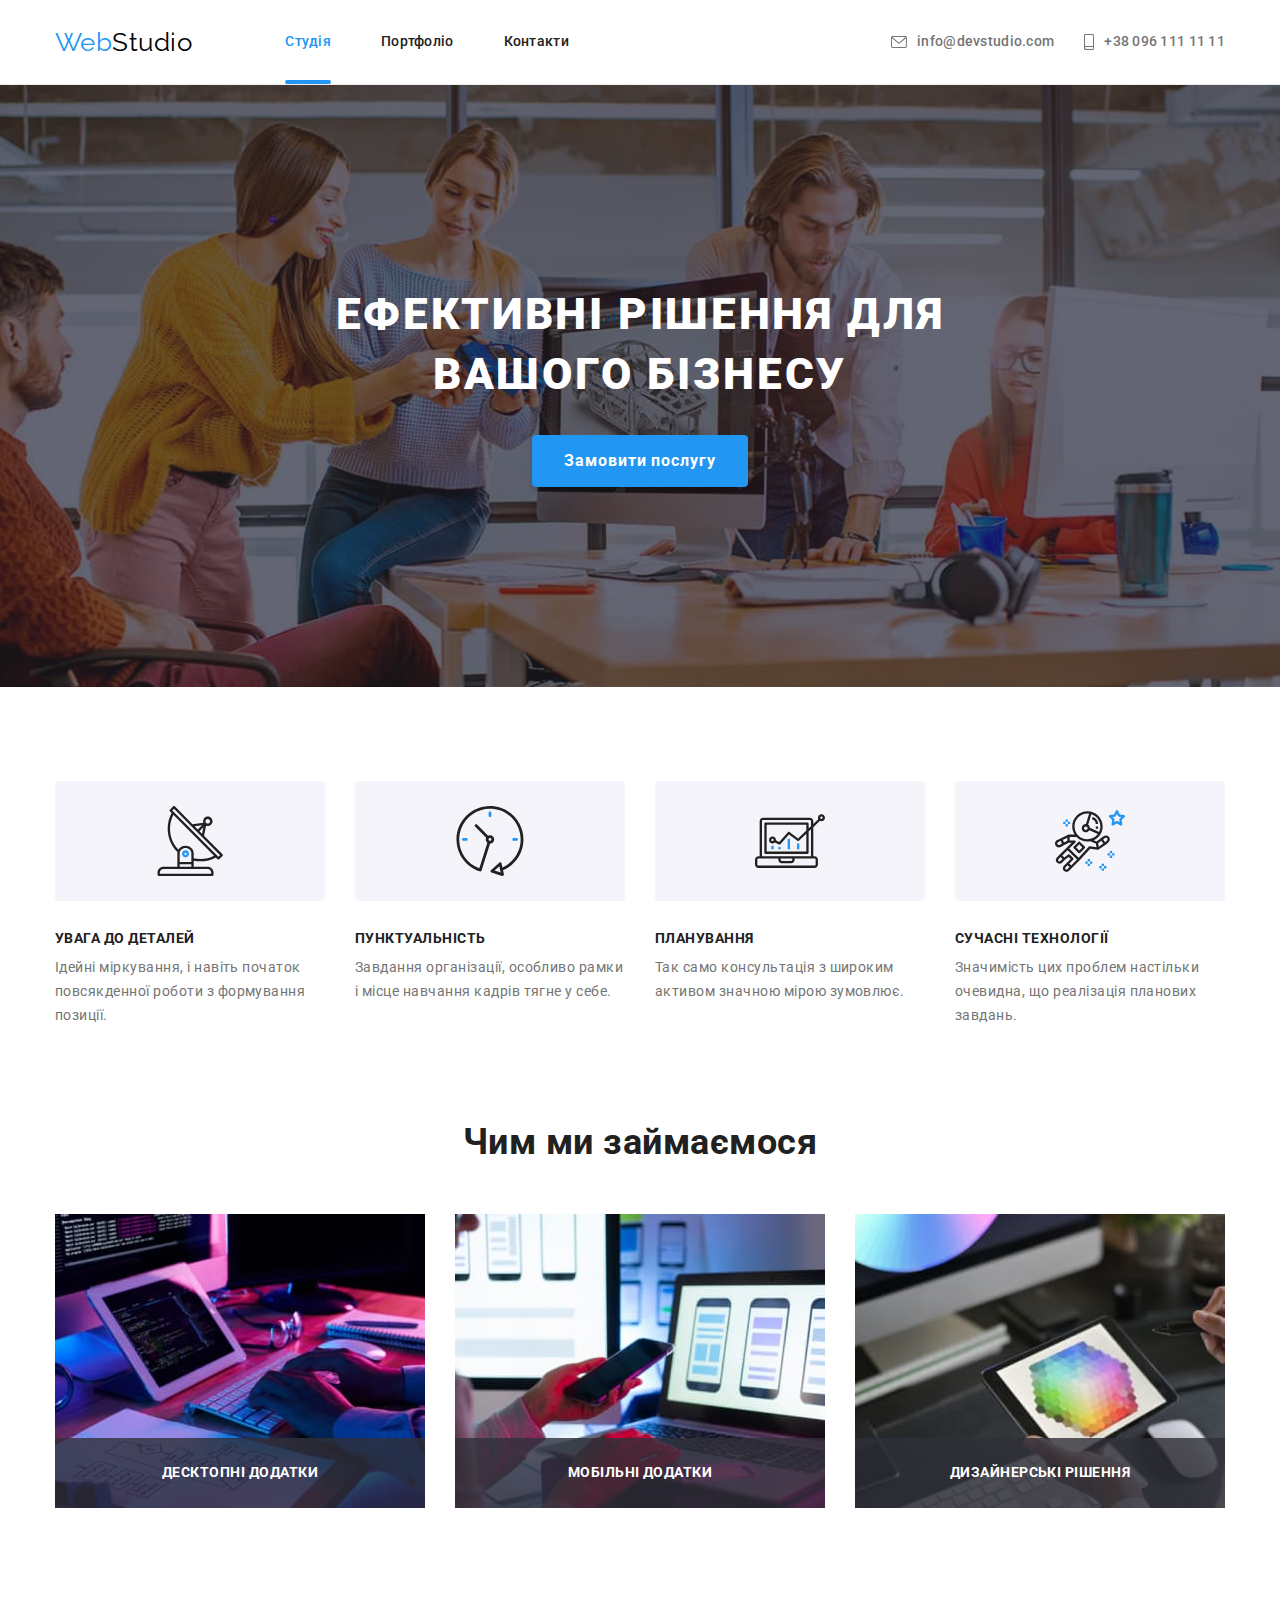
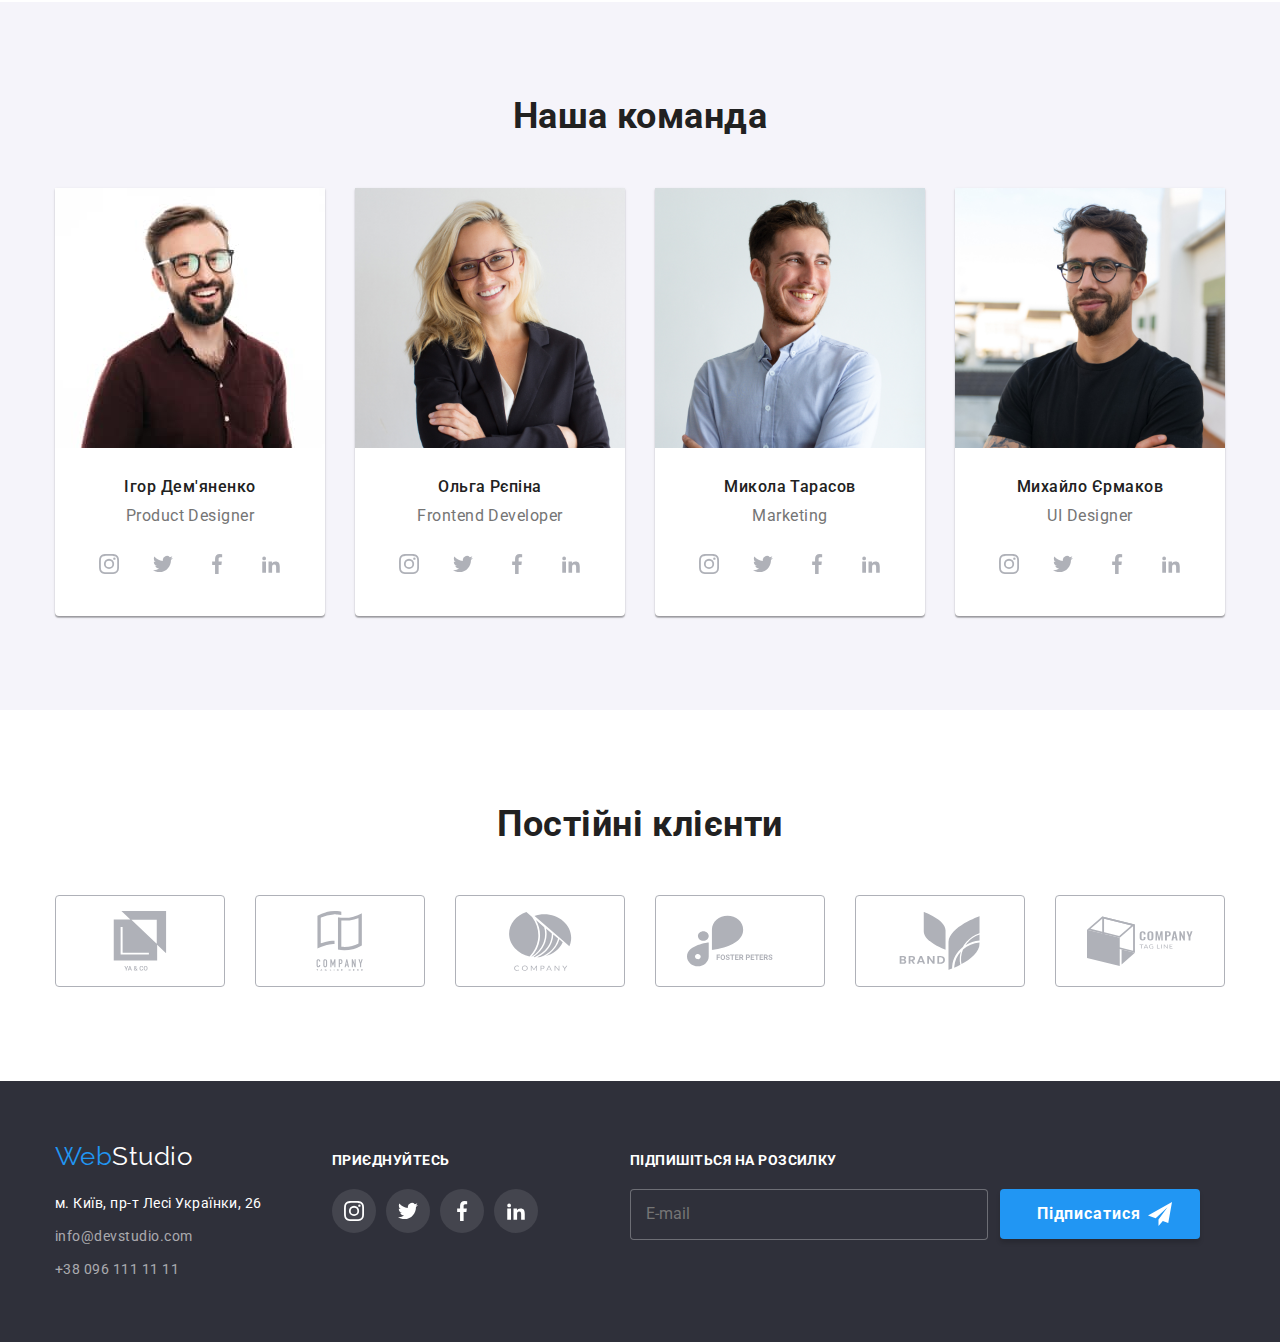
==== commit 08fe2ff0: "Адаптив" ====
--- a/index.html
+++ b/index.html
@@ -144,7 +144,7 @@
     <main>
       <!-- Секція 1 -->
       <section class="first-section">
-        <div class="conteiner">
+        <div class="">
           <h1 class="first-section__name">
             Ефективні рішення для вашого бізнесу
           </h1>
@@ -214,19 +214,34 @@
           <ul class="apps list">
             <li class="apps__img">
               <div class="apps__box">
-                <img src="./images/box1.jpg" alt="ТЕХНОЛОГІЇ" width="370" />
+                <picture>
+                  <source
+                    srcset="./images/box1.jpg 1x, ./images/box1@2x.jpg 2x"
+                  />
+                  <img src="./images/box1.jpg" alt="ТЕХНОЛОГІЇ" width="370" />
+                </picture>
                 <h3 class="apps__title">Десктопні додатки</h3>
               </div>
             </li>
             <li class="apps__img">
               <div class="apps__box">
-                <img src="./images/box2.jpg" alt="ТЕХНОЛОГІЇ" width="370" />
+                <img
+                  srcset="./images/box2.jpg 1x, ./images/box2@2x.jpg 2x"
+                  src="./images/box2.jpg"
+                  alt="ТЕХНОЛОГІЇ"
+                  width="370"
+                />
                 <h3 class="apps__title">Мобільні додатки</h3>
               </div>
             </li>
             <li class="apps__img">
               <div class="apps__box">
-                <img src="./images/box3.jpg" alt="ТЕХНОЛОГІЇ" width="370" />
+                <img
+                  srcset="./images/box3.jpg 1x, ./images/box3@2x.jpg 2x"
+                  src="./images/box3.jpg"
+                  alt="ТЕХНОЛОГІЇ"
+                  width="370"
+                />
                 <h3 class="apps__title">Дизайнерські рішення</h3>
               </div>
             </li>
@@ -239,7 +254,34 @@
           <h2 class="team-section__title">Наша команда</h2>
           <ul class="section-developer list">
             <li class="section-developer__images">
-              <img src="./images/Ihor.jpg" alt="Розробник" width="270" />
+              <picture>
+                <source
+                  srcset="
+                    ./images/team/igor-desk.jpg    1x,
+                    ./images/team/igor-desk@2x.jpg 2x
+                  "
+                  media="(min-width:1200px)"
+                />
+                <source
+                  srcset="
+                    ./images/team/igor-tab.jpg    1x,
+                    ./images/team/igor-tab@2x.jpg 2x
+                  "
+                  media="(min-width:768px)"
+                />
+                <source
+                  srcset="
+                    ./images/team/igor-mob.jpg    1x,
+                    ./images/team/igor-mob@2x.jpg 2x
+                  "
+                  media="(man-width:767px)"
+                />
+                <img
+                  src="./images/team/igor-desk.jpg"
+                  alt="Розробник"
+                  width="450"
+                />
+              </picture>
               <div class="section-developer__thumb">
                 <h3 class="section-developer__item">Ігор Дем'яненко</h3>
                 <p lang="en" class="section-developer__title">
@@ -576,7 +618,7 @@
               rows="5"
             ></textarea>
           </div>
-          <div class="form-modal__checkbox">
+          <label for="privaty" class="form-modal__checkbox">
             <input
               class="form-modal__chek excample"
               type="checkbox"
@@ -584,15 +626,16 @@
               id="privaty"
               value="true"
             />
-            <label for="privaty" class="form-modal__icon">
-              <span
-                ><svg width="16" height="15">
-                  <use href="images/icons.svg#icon-check"></use></svg
-              ></span>
+            <span class="form-modal__icon"
+              ><svg width="16" height="15">
+                <use href="images/icons.svg#icon-check"></use></svg
+            ></span>
+            <span class="form-modal__text">
               Погоджуюся з розсилкою та приймаю
-              <a class="form-modal__link">Умови договору</a>
-            </label>
-          </div>
+              <a class="form-modal__link">Умови договору</a></span
+            >
+          </label>
+
           <button class="form-modal__btn" type="submit">Відправити</button>
         </form>
       </div>
--- a/css/main.min.css
+++ b/css/main.min.css
@@ -1 +1 @@
-:root{--primery-web-color: #000000;--brand-text-color: #212121;--tittle-text-color: #757575;--background-color: #f5f5f5;--tittle-buttom-color: #2196f3;--container-hero-color: #ffffff;--content-section-color: #2f303a;--section-item-color: #f5f4fa;--section-footer-color: rgba(255, 255, 255, 0.6);--buttom-hero-color: #188ce8;--icons-color: #afb1b8;--icons-bgr-color: #ffffff;--timing-function: cubic-bezier(0.4, 0, 0.2, 1)}.excample{overflow:hidden;position:absolute;white-space:nowrap;clip:rect(0 0 0 0);-webkit-clip-path:inset(50%);clip-path:inset(50%);height:1px;width:1px}.form__button,.first-section__button{font-family:inherit;font-weight:700;font-size:16px;line-height:1.87;letter-spacing:.06em;border-radius:4px;cursor:pointer}.group-company__title,.team-section__title,.project__header{font-weight:700;font-size:36px;line-height:1.16;text-align:center}body{background-color:var(--container-hero-color);font-family:Roboto,sans-serif;letter-spacing:.03em;margin:0}h1,h2,h3,ul,p{margin:0;padding:0}img{display:block;width:100%;height:auto}.list{list-style:none}.no-scroll{overflow:hidden}.conteiner{width:100%;margin:0px auto;padding-left:15px;padding-right:15px}@media screen and (min-width: 480px){.conteiner{width:480px}}@media screen and (min-width: 768px){.conteiner{width:768px}}@media screen and (min-width: 1200px){.conteiner{width:1200px}}.header{border-bottom:1px solid #ececec}.header__nav{display:flex;align-items:center;justify-content:space-between}.header__logo{margin-right:93px}.header__gruop{display:none}@media screen and (min-width: 768px){.header__gruop{display:flex;margin-left:auto}}@media screen and (min-width: 768px){.header__link{display:flex;justify-content:center;flex-direction:column;gap:10px}}@media screen and (min-width: 1200px){.header__link{display:flex;align-items:center;gap:30px;flex-direction:row}}.header__info{display:flex;align-items:center;font-weight:500;font-size:12px;line-height:1.16;letter-spacing:.02em;text-decoration:none;transition:color 250ms var(--timing-function);color:var(--tittle-text-color)}@media screen and (min-width: 1200px){.header__info{font-size:14px;line-height:1.14}}.header__info:hover,.header__info:focus{color:var(--tittle-buttom-color)}.header__svg{margin-right:10px;fill:currentColor}.header__svg--envelope{height:10px}@media screen and (min-width: 1200px){.header__svg--envelope{height:12px}}.header__svg--smartphone{height:14px}@media screen and (min-width: 1200px){.header__svg--smartphone{height:16px}}.logo{font-family:Raleway,sans-serif;font-size:26px;line-height:1.19;text-decoration:none;transition:color 250ms var(--timing-function);color:var(--primery-web-color);padding:16px 0 16px 0}.logo:hover,.logo:focus{color:var(--tittle-buttom-color)}.logo__web--accent{color:var(--tittle-buttom-color)}.navigation{display:flex;align-items:center}.navigation__list{display:none}@media screen and (min-width: 768px){.navigation__list{display:flex;gap:50px}}.navigation__link{position:relative;display:block;padding:34px 0;font-weight:500;font-size:14px;line-height:1.14;letter-spacing:.02em;text-decoration:none;color:var(--brand-text-color);transition:color 250ms var(--timing-function)}.navigation__link:hover,.navigation__link:focus{color:var(--tittle-buttom-color)}.navigation__link--current{color:var(--tittle-buttom-color)}.navigation__link--current::after{position:absolute;content:"";display:block;width:100%;height:4px;border-radius:2px;left:0;bottom:0;background-color:var(--tittle-buttom-color)}.navigation__button{padding:0;margin:0;background-color:rgba(0,0,0,0);border:none}@media screen and (min-width: 768px){.navigation__button{display:none}}@media screen and (min-width: 1200px){.navigation__button{display:none}}.mob-menu{position:fixed;top:0;width:100vw;height:100vh;background-color:var(--container-hero-color);padding:48px 40px;z-index:1}@media screen and (min-width: 768px){.mob-menu{display:none}}.mob-menu>.conteiner{height:100%;display:flex;flex-direction:column;justify-content:space-between;overflow:auto}.mob-menu__button{position:absolute;top:10px;right:15px;padding:0;margin:0;background-color:rgba(0,0,0,0);border:none}.mob-menu__icon{fill:#212121}.mob-menu__icon:hover,.mob-menu__icon:focus{fill:var(--tittle-buttom-color)}.mob-menu__list{display:flex;flex-direction:column;gap:35px;margin-bottom:50px}.mob-menu__link{text-decoration:none;font-weight:500;font-size:40px;line-height:1.17;letter-spacing:.02em;color:#212121}.mob-menu__link:hover,.mob-menu__link:focus{color:var(--tittle-buttom-color)}.mob-menu__link--current{color:var(--tittle-buttom-color)}.mob-menu__gruop{display:flex;flex-direction:column;gap:32px;margin-bottom:64px}.mob-menu__phone{text-decoration:none;font-weight:500;font-size:34px;line-height:1.17;letter-spacing:.02em;color:#757575}.mob-menu__phone:hover,.mob-menu__phone:focus{color:var(--tittle-buttom-color)}.mob-menu__mail{text-decoration:none;font-weight:500;font-size:24px;line-height:1.16;letter-spacing:.02em;color:#757575}@media screen and (max-width: 400px){.mob-menu__mail{font-size:20px}}.mob-menu__mail:hover,.mob-menu__mail:focus{color:var(--tittle-buttom-color)}.mob-social{display:flex;flex-wrap:wrap;gap:20px}.mob-social__class{position:relative}.mob-social__class:not(:last-child)::before{content:"";position:absolute;top:10px;right:-20px;width:22px;height:1px;border:1px solid rgba(33,33,33,.2);transform:rotate(90deg)}.mob-social__link{text-decoration:none;font-weight:500;font-size:18px;line-height:1.22;letter-spacing:.02em;color:#2196f3}.first-section{padding:118px 0;margin-left:auto;margin-right:auto;text-align:center;width:100%;background-image:linear-gradient(rgba(47, 48, 58, 0.4), rgba(47, 48, 58, 0.4)),url(../images/Hero-mob.jpg);background-repeat:no-repeat;background-position:center;background-size:cover;background-color:var(--content-section-color)}@media screen and (min-width: 768px){.first-section{min-width:768px;background-image:linear-gradient(rgba(47, 48, 58, 0.4), rgba(47, 48, 58, 0.4)),url(../images/Hero-tablet.jpg)}}@media screen and (min-width: 1200px){.first-section{padding:200px 0;max-width:1600px;background-image:linear-gradient(rgba(47, 48, 58, 0.4), rgba(47, 48, 58, 0.4)),url(../images/Hero-desktop.jpg)}}.first-section__name{margin:0 auto;margin-bottom:30px;color:var(--container-hero-color);max-width:360px;font-weight:900;text-align:center;font-size:26px;line-height:1.61;letter-spacing:.06em;text-transform:uppercase}@media screen and (min-width: 1200px){.first-section__name{max-width:696px;font-size:44px;line-height:1.36}}.first-section__button{padding:11px 32px;border:0;min-width:216px;transition:background-color 250ms var(--timing-function),color 250ms var(--timing-function),box-shadow 250ms var(--timing-function);background-color:var(--tittle-buttom-color);color:var(--container-hero-color);box-shadow:0px 4px 4px rgba(0,0,0,.15)}.first-section__button:hover,.first-section__button:focus{background-color:var(--buttom-hero-color);color:var(--container-hero-color)}.section-excample{padding:60px 0;background-color:var(--container-hero-color)}@media screen and (min-width: 1200px){.section-excample{padding:94px 0}}.project{display:none;padding-bottom:94px}@media screen and (min-width: 1200px){.project{display:block}}.project__header{margin-bottom:50px;color:var(--brand-text-color)}.info{display:flex;flex-wrap:wrap;gap:30px}@media screen and (min-width: 768px){.info{display:flex;flex-wrap:wrap;gap:30px}}@media screen and (min-width: 1200px){.info{display:flex;flex-wrap:wrap;gap:30px}}.info__section{width:100%}@media screen and (min-width: 768px){.info__section{width:calc((100% - 30px)/2)}}@media screen and (min-width: 1200px){.info__section{width:calc((100% - 90px)/4)}}.info__svg{display:flex;justify-content:center;align-items:center;height:120px;margin-bottom:30px;background-color:var(--section-item-color);border-radius:4px}.info__containers{margin-bottom:10px;color:var(--brand-text-color);font-weight:700;font-size:14px;line-height:1.14}.info__business{color:var(--tittle-text-color);font-weight:400;font-size:14px;line-height:1.71}.apps{display:flex}.apps__img{margin-right:30px}.apps__img:last-child{margin-right:0}.apps__box{position:relative}.apps__title{position:absolute;display:flex;align-items:center;justify-content:center;bottom:0;left:0;width:100%;height:70px;font-weight:700;font-size:14px;line-height:1.14;text-align:center;text-transform:uppercase;background-color:rgba(47,48,58,.8);color:var(--container-hero-color)}.team-section{padding:60px 0;background-color:var(--section-item-color)}@media screen and (min-width: 1200px){.team-section{padding:94px 0}}.team-section__title{margin-bottom:30px;color:var(--brand-text-color)}@media screen and (min-width: 1200px){.team-section__title{margin-bottom:50px}}.social{display:flex;justify-content:center;align-items:center;gap:10px}.social__icons{display:flex;align-items:center;justify-content:center;width:44px;height:44px;margin:0;border-radius:50%;transition:background-color 250ms var(--timing-function),fill 250ms var(--timing-function);background-color:var(--container-hero-color);fill:var(--icons-color)}.social__icons:hover,.social__icons:focus{background-color:var(--tittle-buttom-color);fill:var(--icons-bgr-color)}.section-developer{display:flex;flex-wrap:wrap;gap:30px}.section-developer__images{width:100%;background:var(--container-hero-color);box-shadow:0px 1px 3px rgba(0,0,0,.12),0px 1px 1px rgba(0,0,0,.14),0px 2px 1px rgba(0,0,0,.2);border-radius:0px 0px 4px 4px}@media screen and (min-width: 768px){.section-developer__images{width:calc((100% - 30px)/2)}}@media screen and (min-width: 1200px){.section-developer__images{width:calc((100% - 90px)/4)}}.section-developer__thumb{padding:30px}.section-developer__item{margin-bottom:10px;color:var(--brand-text-color);font-weight:500;font-size:16px;line-height:1.18;text-align:center}.section-developer__title{color:var(--tittle-text-color);font-weight:400;font-size:16px;line-height:1.18;text-align:center;margin-bottom:16px}.group-company{padding:60px 0}@media screen and (min-width: 1200px){.group-company{padding:94px 0}}.group-company__title{margin-bottom:30px;color:var(--brand-text-color)}@media screen and (min-width: 1200px){.group-company__title{margin-bottom:50px}}.company{display:flex;flex-wrap:wrap;gap:30px}.company__item{width:calc((100% - 30px)/2)}@media screen and (min-width: 768px){.company__item{width:calc((100% - 60px)/3)}}@media screen and (min-width: 1200px){.company__item{width:calc((100% - 150px)/6)}}.company__link{display:flex;justify-content:center;align-items:center;width:100%;height:92px;border-radius:4px;margin:0;transition:fill 250ms var(--timing-function),border 250ms var(--timing-function);border:1px solid var(--icons-color);fill:var(--icons-color)}.company__link:hover,.company__link:focus{background-color:var(--container-hero-color);fill:var(--tittle-buttom-color);border:1px solid var(--tittle-buttom-color)}.footer{padding-top:60px;padding-bottom:60px;background-color:var(--content-section-color);font-style:normal}.footer__label{text-align:center}@media screen and (min-width: 768px){.footer__label{display:flex;flex-wrap:wrap;justify-content:center;align-items:baseline}}@media screen and (min-width: 1200px){.footer__label{width:1200px;display:flex;flex-wrap:nowrap;justify-content:flex-start;align-items:baseline;text-align:start}}.footer__address{font-style:normal;margin-bottom:60px}@media screen and (min-width: 768px){.footer__address{margin-right:165px}}@media screen and (min-width: 1200px){.footer__address{margin-right:70px;margin-bottom:0}}.footer__logo{color:var(--container-hero-color)}.footer__street{margin-top:20px;margin-bottom:9px;color:var(--container-hero-color);font-weight:400;font-size:14px;line-height:1.71;text-decoration:none}.footer__mail{margin-bottom:9px}.footer__email,.footer__tel{font-weight:400;font-size:14px;line-height:1.71;text-decoration:none;transition:color 250ms var(--timing-function);color:var(--section-footer-color)}.footer__email:hover,.footer__email:focus,.footer__tel:hover,.footer__tel:focus{color:var(--tittle-buttom-color)}.footer__link{text-align:center;margin-bottom:60px}@media screen and (min-width: 1200px){.footer__link{margin-right:92px;margin-bottom:0}}.footer__title{font-style:normal;text-decoration:none;margin-bottom:20px;font-weight:700;font-size:14px;line-height:1.14;text-transform:uppercase;color:var(--container-hero-color)}@media screen and (min-width: 1200px){.footer__title{text-align:start}}.footer__svg{background-color:rgba(255,255,255,.1);fill:var(--icons-bgr-color)}.footer__svg:hover,.footer__svg:focus{background-color:var(--tittle-buttom-color)}.form__title{display:block;font-style:normal;text-decoration:none;margin-bottom:20px;font-weight:700;font-size:14px;line-height:1.14;text-transform:uppercase;color:var(--container-hero-color)}@media screen and (min-width: 1200px){.form__label{display:flex;gap:12px;justify-content:center}}.form input{width:100%;margin-bottom:20px;padding:15px;border:1px solid rgba(255,255,255,.3);border-radius:4px;background-color:var(--content-section-color);color:rgba(255,255,255,.6)}@media screen and (min-width: 1200px){.form input{width:358px;margin-bottom:0}}.form__button{position:relative;padding-right:28px;margin:0px auto;min-width:200px;height:50px;background-color:var(--tittle-buttom-color);color:var(--container-hero-color);border:var(--tittle-buttom-color);box-shadow:0px 4px 4px rgba(0,0,0,.15);transition:background-color 250ms var(--timing-function)}.form__button:hover{background-color:var(--buttom-hero-color)}.form__svg{position:absolute;bottom:13px;right:28px}.projects{display:flex;flex-wrap:wrap;gap:30px}.projects__list{width:100%;transition:background-color 250ms var(--timing-function),box-shadow 250ms var(--timing-function);border:1px solid #eee}.projects__list:hover,.projects__list:focus{box-shadow:0px 1px 1px rgba(0,0,0,.12),0px 4px 4px rgba(0,0,0,.06),1px 4px 6px rgba(0,0,0,.16)}@media screen and (min-width: 768px){.projects__list{width:calc((100% - 30px)/2)}}@media screen and (min-width: 1200px){.projects__list{width:calc((100% - 60px)/3)}}.projects__link{text-decoration:none}.projects__block{position:relative;overflow:hidden}.projects__link:hover .projects__title,.projects__link:focus .projects__title{transform:translateY(0)}.projects__title{position:absolute;top:0;left:0;height:100%;padding:64px 24px;font-weight:400;font-size:18px;line-height:1.55;transform:translateY(100%);transition:transform 250ms var(--timing-function),backround-color 250ms var(--timing-function),color 250ms var(--timing-function);background-color:rgba(33,150,243,.9);color:var(--container-hero-color)}.projects__section-title{padding:20px 24px}.projects__name{margin-bottom:4px;color:var(--brand-text-color);font-weight:700;font-size:18px;line-height:2;letter-spacing:.06em}.projects__site{color:var(--tittle-text-color);font-weight:400;font-size:16px;line-height:1.8}.main-sections{background-color:var(--container-hero-color)}.section-company{padding:94px 0}.section-btn{display:flex;flex-wrap:wrap;gap:8px}@media screen and (min-width: 768px){.section-btn{margin-bottom:30px;justify-content:center}}@media screen and (min-width: 1200px){.section-btn{margin-bottom:50px}}.section-btn__buttons{border-style:none;padding:6px 25px;height:38px;border-radius:4px;font-family:inherit;font-weight:500;font-size:16px;line-height:1.6;letter-spacing:.03em;cursor:pointer;color:var(--brand-text-color)}.section-btn__buttons:hover,.section-btn__buttons:focus{background-color:var(--tittle-buttom-color);color:var(--container-hero-color);box-shadow:0px 3px 1px rgba(0,0,0,.1),0px 1px 2px rgba(0,0,0,.08),0px 2px 2px rgba(0,0,0,.12)}.backdrop{position:fixed;top:0;width:100%;height:100%;transition:opacity 250ms var(--timing-function),visibility 250ms var(--timing-function);background-color:rgba(0,0,0,.2)}.backdrop.is-hidden .modal{transform:translate(-50%, -50%) scaleY(0)}.is-hidden{opacity:0;visibility:hidden;pointer-events:none}.modal{padding:40px;width:528px;min-height:581px;position:absolute;top:50%;left:50%;transform:translate(-50%, -50%) scaleY(1);transition:transform 250ms var(--timing-function);background-color:var(--container-hero-color);box-shadow:0px 1px 3px rgba(0,0,0,.12),0px 1px 1px rgba(0,0,0,.14),0px 2px 1px rgba(0,0,0,.2);border-radius:4px}.modal__btn{position:absolute;top:8px;right:8px;width:30px;height:30px;cursor:pointer;border-radius:50%;display:flex;align-items:center;justify-content:center;background-color:var(--container-hero-color);border:1px solid rgba(0,0,0,.1)}.modal__svg{fill:var(--primery-web-color);transition:fill 250ms var(--timing-function)}.modal__svg:hover,.modal__svg:focus{fill:var(--tittle-buttom-color)}.form-modal__title{margin-bottom:12px;font-weight:700;font-size:20px;line-height:1.15;text-align:center;color:var(--brand-text-color)}.form-modal__label{display:flex;flex-direction:column;margin-bottom:4px;font-weight:400;font-size:12px;line-height:1.16;letter-spacing:.01em;color:var(--tittle-text-color)}.form-modal__name{position:relative}.form-modal__input{padding:11px 12px;padding-left:42px;margin-bottom:10px;min-width:448px;border:1px solid rgba(33,33,33,.2);border-radius:4px;outline:rgba(0,0,0,0);transition:border 250ms var(--timing-function)}.form-modal__input:focus{border:1px solid var(--tittle-buttom-color)}.form-modal__input:focus+form-modal__svg{fill:var(--tittle-buttom-color)}.form-modal__svg{position:absolute;top:11px;left:12px;transition:fill 250ms var(--timing-function)}.form-modal__textarea{border:1px solid rgba(33,33,33,.2);border-radius:4px;padding:12px 16px;resize:none;margin-bottom:20px;outline:rgba(0,0,0,0);transition:border 250ms var(--timing-function)}.form-modal__textarea:focus{border:1px solid var(--tittle-buttom-color)}.form-modal__textarea::-moz-placeholder{font-weight:400;font-size:12px;line-height:1.16;letter-spacing:.01em;color:rgba(117,117,117,.5)}.form-modal__textarea:-ms-input-placeholder{font-weight:400;font-size:12px;line-height:1.16;letter-spacing:.01em;color:rgba(117,117,117,.5)}.form-modal__textarea::placeholder{font-weight:400;font-size:12px;line-height:1.16;letter-spacing:.01em;color:rgba(117,117,117,.5)}.form-modal__checkbox{margin-left:13px;margin-bottom:30px;font-weight:400;font-size:14px;line-height:1.71;letter-spacing:.03em;color:var(--tittle-text-color)}.form-modal__icon{display:flex;align-items:center;gap:9px;font-weight:400;font-size:14px;line-height:1.71;letter-spacing:.03em;color:var(--tittle-text-color)}.form-modal__chek:checked+.form-modal__icon span{background-color:var(--tittle-buttom-color);border-color:rgba(0,0,0,0);fill:var(--container-hero-color);transition:background-color 250ms var(--timing-function),fill 250ms var(--timing-function)}.form-modal__icon span{border:2px solid var(--brand-text-color);width:16px;height:15px;border-radius:2px;display:flex;align-items:center;justify-content:center;fill:rgba(0,0,0,0)}.form-modal__link{text-decoration:underline;color:var(--tittle-buttom-color)}.form-modal__btn{display:flex;justify-content:center;align-items:center;min-width:200px;height:50px;margin:0 auto;font-weight:700;font-size:16px;line-height:1.87;letter-spacing:.06em;color:var(--container-hero-color);background-color:var(--tittle-buttom-color);box-shadow:0px 4px 4px rgba(0,0,0,.15);border:var(--tittle-buttom-color);border-radius:4px;cursor:pointer;transition:background-color 250ms var(--timing-function)}.form-modal__btn:hover,.form-modal__btn:focus{background-color:var(--buttom-hero-color)}/*# sourceMappingURL=main.min.css.map */+:root{--primery-web-color: #000000;--brand-text-color: #212121;--tittle-text-color: #757575;--background-color: #f5f5f5;--tittle-buttom-color: #2196f3;--container-hero-color: #ffffff;--content-section-color: #2f303a;--section-item-color: #f5f4fa;--section-footer-color: rgba(255, 255, 255, 0.6);--buttom-hero-color: #188ce8;--icons-color: #afb1b8;--icons-bgr-color: #ffffff;--timing-function: cubic-bezier(0.4, 0, 0.2, 1);--bg-gradient: linear-gradient(rgba(47, 48, 58, 0.4), rgba(47, 48, 58, 0.4))}.excample{overflow:hidden;position:absolute;white-space:nowrap;clip:rect(0 0 0 0);-webkit-clip-path:inset(50%);clip-path:inset(50%);height:1px;width:1px}.form__button,.first-section__button{font-family:inherit;font-weight:700;font-size:16px;line-height:1.87;letter-spacing:.06em;border-radius:4px;cursor:pointer}.group-company__title,.team-section__title,.project__header{font-weight:700;font-size:36px;line-height:1.16;text-align:center}body{background-color:var(--container-hero-color);font-family:Roboto,sans-serif;letter-spacing:.03em;margin:0}h1,h2,h3,ul,p{margin:0;padding:0}img{display:block;width:100%;height:auto}.list{list-style:none}.no-scroll{overflow:hidden}.conteiner{width:100%;margin:0px auto;padding-left:15px;padding-right:15px}@media screen and (min-width: 480px){.conteiner{width:480px}}@media screen and (min-width: 768px){.conteiner{width:768px}}@media screen and (min-width: 1200px){.conteiner{width:1200px}}.header{border-bottom:1px solid #ececec}.header__nav{display:flex;align-items:center;justify-content:space-between}.header__logo{margin-right:93px}.header__gruop{display:none}@media screen and (min-width: 768px){.header__gruop{display:flex;margin-left:auto}}@media screen and (min-width: 768px){.header__link{display:flex;justify-content:center;flex-direction:column;gap:10px}}@media screen and (min-width: 1200px){.header__link{display:flex;align-items:center;gap:30px;flex-direction:row}}.header__info{display:flex;align-items:center;font-weight:500;font-size:12px;line-height:1.16;letter-spacing:.02em;text-decoration:none;transition:color 250ms var(--timing-function);color:var(--tittle-text-color)}@media screen and (min-width: 1200px){.header__info{font-size:14px;line-height:1.14}}.header__info:hover,.header__info:focus{color:var(--tittle-buttom-color)}.header__svg{margin-right:10px;fill:currentColor}.header__svg--envelope{height:10px}@media screen and (min-width: 1200px){.header__svg--envelope{height:12px}}.header__svg--smartphone{height:14px}@media screen and (min-width: 1200px){.header__svg--smartphone{height:16px}}.logo{font-family:Raleway,sans-serif;font-size:26px;line-height:1.19;text-decoration:none;transition:color 250ms var(--timing-function);color:var(--primery-web-color);padding:16px 0 16px 0}.logo:hover,.logo:focus{color:var(--tittle-buttom-color)}.logo__web--accent{color:var(--tittle-buttom-color)}.navigation{display:flex;align-items:center}.navigation__list{display:none}@media screen and (min-width: 768px){.navigation__list{display:flex;gap:50px}}.navigation__link{position:relative;display:block;padding:34px 0;font-weight:500;font-size:14px;line-height:1.14;letter-spacing:.02em;text-decoration:none;color:var(--brand-text-color);transition:color 250ms var(--timing-function)}.navigation__link:hover,.navigation__link:focus{color:var(--tittle-buttom-color)}.navigation__link--current{color:var(--tittle-buttom-color)}.navigation__link--current::after{position:absolute;content:"";display:block;width:100%;height:4px;border-radius:2px;left:0;bottom:0;background-color:var(--tittle-buttom-color)}.navigation__button{padding:0;margin:0;background-color:rgba(0,0,0,0);border:none}@media screen and (min-width: 768px){.navigation__button{display:none}}@media screen and (min-width: 1200px){.navigation__button{display:none}}.mob-menu{position:fixed;top:0;width:100vw;height:100vh;background-color:var(--container-hero-color);padding:48px 40px;z-index:1}@media screen and (min-width: 768px){.mob-menu{display:none}}.mob-menu>.conteiner{height:100%;display:flex;flex-direction:column;justify-content:space-between;overflow:auto}.mob-menu__button{position:absolute;top:10px;right:15px;padding:0;margin:0;background-color:rgba(0,0,0,0);border:none}.mob-menu__icon{fill:#212121}.mob-menu__icon:hover,.mob-menu__icon:focus{fill:var(--tittle-buttom-color)}.mob-menu__list{display:flex;flex-direction:column;gap:35px;margin-bottom:50px}.mob-menu__link{text-decoration:none;font-weight:500;font-size:40px;line-height:1.17;letter-spacing:.02em;color:#212121}.mob-menu__link:hover,.mob-menu__link:focus{color:var(--tittle-buttom-color)}.mob-menu__link--current{color:var(--tittle-buttom-color)}.mob-menu__gruop{display:flex;flex-direction:column;gap:32px;margin-bottom:64px}.mob-menu__phone{text-decoration:none;font-weight:500;font-size:34px;line-height:1.17;letter-spacing:.02em;color:#757575}.mob-menu__phone:hover,.mob-menu__phone:focus{color:var(--tittle-buttom-color)}.mob-menu__mail{text-decoration:none;font-weight:500;font-size:24px;line-height:1.16;letter-spacing:.02em;color:#757575}@media screen and (max-width: 400px){.mob-menu__mail{font-size:20px}}.mob-menu__mail:hover,.mob-menu__mail:focus{color:var(--tittle-buttom-color)}.mob-social{display:flex;flex-wrap:wrap;gap:20px}.mob-social__class{position:relative}.mob-social__class:not(:last-child)::before{content:"";position:absolute;top:10px;right:-20px;width:22px;height:1px;border:1px solid rgba(33,33,33,.2);transform:rotate(90deg)}.mob-social__link{text-decoration:none;font-weight:500;font-size:18px;line-height:1.22;letter-spacing:.02em;color:#2196f3}.first-section{padding:118px 0;margin-left:auto;margin-right:auto;text-align:center;max-width:480px;background-image:var(--bg-gradient),url(../images/Hero-section/Hero-mob.jpg);background-repeat:no-repeat;background-position:center;background-size:cover;background-color:var(--content-section-color)}@media(min-device-pixel-ratio: 2),(-webkit-min-device-pixel-ratio: 2),(min-resolution: 192dpi),(min-resolution: 2dppx){.first-section{background-image:var(--bg-gradient),url(../images/Hero-section/Hero-mob@2x.jpg)}}@media screen and (min-width: 768px){.first-section{max-width:768px;background-image:var(--bg-gradient),url(../images/Hero-section/Hero-tablet.jpg)}}@media screen and (min-width: 768px)and (min-device-pixel-ratio: 2),screen and (min-width: 768px)and (-webkit-min-device-pixel-ratio: 2),screen and (min-width: 768px)and (min-resolution: 192dpi),screen and (min-width: 768px)and (min-resolution: 2dppx){.first-section{background-image:var(--bg-gradient),url(../images/Hero-section/Hero-tablet@2x.jpg)}}@media screen and (min-width: 1200px){.first-section{padding:200px 0;max-width:1600px;background-image:var(--bg-gradient),url(../images/Hero-section/Hero-desktop.jpg)}}@media screen and (min-width: 1200px)and (min-device-pixel-ratio: 2),screen and (min-width: 1200px)and (-webkit-min-device-pixel-ratio: 2),screen and (min-width: 1200px)and (min-resolution: 192dpi),screen and (min-width: 1200px)and (min-resolution: 2dppx){.first-section{background-image:var(--bg-gradient),url(../images/Hero-section/Hero-desktop@2x.jpg)}}.first-section__name{margin:0 auto;margin-bottom:30px;color:var(--container-hero-color);max-width:360px;font-weight:900;text-align:center;font-size:26px;line-height:1.61;letter-spacing:.06em;text-transform:uppercase}@media screen and (min-width: 1200px){.first-section__name{max-width:696px;font-size:44px;line-height:1.36}}.first-section__button{padding:11px 32px;border:0;min-width:216px;transition:background-color 250ms var(--timing-function),color 250ms var(--timing-function),box-shadow 250ms var(--timing-function);background-color:var(--tittle-buttom-color);color:var(--container-hero-color);box-shadow:0px 4px 4px rgba(0,0,0,.15)}.first-section__button:hover,.first-section__button:focus{background-color:var(--buttom-hero-color);color:var(--container-hero-color)}.section-excample{padding:60px 0;background-color:var(--container-hero-color)}@media screen and (min-width: 1200px){.section-excample{padding:94px 0}}.project{display:none;padding-bottom:94px}@media screen and (min-width: 1200px){.project{display:block}}.project__header{margin-bottom:50px;color:var(--brand-text-color)}.info{display:flex;flex-wrap:wrap;gap:30px}@media screen and (min-width: 768px){.info{display:flex;flex-wrap:wrap;gap:30px}}@media screen and (min-width: 1200px){.info{display:flex;flex-wrap:wrap;gap:30px}}.info__section{width:100%}@media screen and (min-width: 768px){.info__section{width:calc((100% - 30px)/2)}}@media screen and (min-width: 1200px){.info__section{width:calc((100% - 90px)/4)}}.info__svg{display:flex;justify-content:center;align-items:center;height:120px;margin-bottom:30px;background-color:var(--section-item-color);border-radius:4px}.info__containers{margin-bottom:10px;color:var(--brand-text-color);font-weight:700;font-size:14px;line-height:1.14}.info__business{color:var(--tittle-text-color);font-weight:400;font-size:14px;line-height:1.71}.apps{display:flex}.apps__img{margin-right:30px}.apps__img:last-child{margin-right:0}.apps__box{position:relative}.apps__title{position:absolute;display:flex;align-items:center;justify-content:center;bottom:0;left:0;width:100%;height:70px;font-weight:700;font-size:14px;line-height:1.14;text-align:center;text-transform:uppercase;background-color:rgba(47,48,58,.8);color:var(--container-hero-color)}.team-section{padding:60px 0;background-color:var(--section-item-color)}@media screen and (min-width: 1200px){.team-section{padding:94px 0}}.team-section__title{margin-bottom:30px;color:var(--brand-text-color)}@media screen and (min-width: 1200px){.team-section__title{margin-bottom:50px}}.social{display:flex;justify-content:center;align-items:center;gap:10px}.social__icons{display:flex;align-items:center;justify-content:center;width:44px;height:44px;margin:0;border-radius:50%;transition:background-color 250ms var(--timing-function),fill 250ms var(--timing-function);background-color:var(--container-hero-color);fill:var(--icons-color)}.social__icons:hover,.social__icons:focus{background-color:var(--tittle-buttom-color);fill:var(--icons-bgr-color)}.section-developer{display:flex;flex-wrap:wrap;gap:30px}.section-developer__images{width:100%;background:var(--container-hero-color);box-shadow:0px 1px 3px rgba(0,0,0,.12),0px 1px 1px rgba(0,0,0,.14),0px 2px 1px rgba(0,0,0,.2);border-radius:0px 0px 4px 4px}@media screen and (min-width: 768px){.section-developer__images{width:calc((100% - 30px)/2)}}@media screen and (min-width: 1200px){.section-developer__images{width:calc((100% - 90px)/4)}}.section-developer__thumb{padding:30px}.section-developer__item{margin-bottom:10px;color:var(--brand-text-color);font-weight:500;font-size:16px;line-height:1.18;text-align:center}.section-developer__title{color:var(--tittle-text-color);font-weight:400;font-size:16px;line-height:1.18;text-align:center;margin-bottom:16px}.group-company{padding:60px 0}@media screen and (min-width: 1200px){.group-company{padding:94px 0}}.group-company__title{margin-bottom:30px;color:var(--brand-text-color)}@media screen and (min-width: 1200px){.group-company__title{margin-bottom:50px}}.company{display:flex;flex-wrap:wrap;gap:30px}.company__item{width:calc((100% - 30px)/2)}@media screen and (min-width: 768px){.company__item{width:calc((100% - 60px)/3)}}@media screen and (min-width: 1200px){.company__item{width:calc((100% - 150px)/6)}}.company__link{display:flex;justify-content:center;align-items:center;width:100%;height:92px;border-radius:4px;margin:0;transition:fill 250ms var(--timing-function),border 250ms var(--timing-function);border:1px solid var(--icons-color);fill:var(--icons-color)}.company__link:hover,.company__link:focus{background-color:var(--container-hero-color);fill:var(--tittle-buttom-color);border:1px solid var(--tittle-buttom-color)}.footer{padding-top:60px;padding-bottom:60px;background-color:var(--content-section-color);font-style:normal}.footer__label{text-align:center}@media screen and (min-width: 768px){.footer__label{display:flex;flex-wrap:wrap;justify-content:center;align-items:baseline}}@media screen and (min-width: 1200px){.footer__label{width:1200px;display:flex;flex-wrap:nowrap;justify-content:flex-start;align-items:baseline;text-align:start}}.footer__address{font-style:normal;margin-bottom:60px}@media screen and (min-width: 768px){.footer__address{margin-right:165px}}@media screen and (min-width: 1200px){.footer__address{margin-right:70px;margin-bottom:0}}.footer__logo{color:var(--container-hero-color)}.footer__street{margin-top:20px;margin-bottom:9px;color:var(--container-hero-color);font-weight:400;font-size:14px;line-height:1.71;text-decoration:none}.footer__mail{margin-bottom:9px}.footer__email,.footer__tel{font-weight:400;font-size:14px;line-height:1.71;text-decoration:none;transition:color 250ms var(--timing-function);color:var(--section-footer-color)}.footer__email:hover,.footer__email:focus,.footer__tel:hover,.footer__tel:focus{color:var(--tittle-buttom-color)}.footer__link{text-align:center;margin-bottom:60px}@media screen and (min-width: 1200px){.footer__link{margin-right:92px;margin-bottom:0}}.footer__title{font-style:normal;text-decoration:none;margin-bottom:20px;font-weight:700;font-size:14px;line-height:1.14;text-transform:uppercase;color:var(--container-hero-color)}@media screen and (min-width: 1200px){.footer__title{text-align:start}}.footer__svg{background-color:rgba(255,255,255,.1);fill:var(--icons-bgr-color)}.footer__svg:hover,.footer__svg:focus{background-color:var(--tittle-buttom-color)}.form__title{display:block;font-style:normal;text-decoration:none;margin-bottom:20px;font-weight:700;font-size:14px;line-height:1.14;text-transform:uppercase;color:var(--container-hero-color)}@media screen and (min-width: 1200px){.form__label{display:flex;gap:12px;justify-content:center}}.form input{width:100%;margin-bottom:20px;padding:15px;border:1px solid rgba(255,255,255,.3);border-radius:4px;background-color:var(--content-section-color);color:rgba(255,255,255,.6)}@media screen and (min-width: 1200px){.form input{width:358px;margin-bottom:0}}.form__button{position:relative;padding-right:28px;margin:0px auto;min-width:200px;height:50px;background-color:var(--tittle-buttom-color);color:var(--container-hero-color);border:var(--tittle-buttom-color);box-shadow:0px 4px 4px rgba(0,0,0,.15);transition:background-color 250ms var(--timing-function)}.form__button:hover{background-color:var(--buttom-hero-color)}.form__svg{position:absolute;bottom:13px;right:28px}.projects{display:flex;flex-wrap:wrap;gap:30px}.projects__list{width:100%;transition:background-color 250ms var(--timing-function),box-shadow 250ms var(--timing-function);border:1px solid #eee}.projects__list:hover,.projects__list:focus{box-shadow:0px 1px 1px rgba(0,0,0,.12),0px 4px 4px rgba(0,0,0,.06),1px 4px 6px rgba(0,0,0,.16)}@media screen and (min-width: 768px){.projects__list{width:calc((100% - 30px)/2)}}@media screen and (min-width: 1200px){.projects__list{width:calc((100% - 60px)/3)}}.projects__link{text-decoration:none}.projects__block{position:relative;overflow:hidden}.projects__link:hover .projects__title,.projects__link:focus .projects__title{transform:translateY(0)}.projects__title{position:absolute;top:0;left:0;height:100%;padding:64px 24px;font-weight:400;font-size:18px;line-height:1.55;transform:translateY(100%);transition:transform 250ms var(--timing-function),backround-color 250ms var(--timing-function),color 250ms var(--timing-function);background-color:rgba(33,150,243,.9);color:var(--container-hero-color)}.projects__section-title{padding:20px 24px}.projects__name{margin-bottom:4px;color:var(--brand-text-color);font-weight:700;font-size:18px;line-height:2;letter-spacing:.06em}.projects__site{color:var(--tittle-text-color);font-weight:400;font-size:16px;line-height:1.8}.main-sections{background-color:var(--container-hero-color)}.section-company{padding:94px 0}.section-btn{display:flex;flex-wrap:wrap;gap:8px}@media screen and (min-width: 768px){.section-btn{margin-bottom:30px;justify-content:center}}@media screen and (min-width: 1200px){.section-btn{margin-bottom:50px}}.section-btn__buttons{border-style:none;padding:6px 25px;height:38px;border-radius:4px;font-family:inherit;font-weight:500;font-size:16px;line-height:1.6;letter-spacing:.03em;cursor:pointer;color:var(--brand-text-color)}.section-btn__buttons:hover,.section-btn__buttons:focus{background-color:var(--tittle-buttom-color);color:var(--container-hero-color);box-shadow:0px 3px 1px rgba(0,0,0,.1),0px 1px 2px rgba(0,0,0,.08),0px 2px 2px rgba(0,0,0,.12)}.backdrop{position:fixed;top:0;width:100%;height:100%;transition:opacity 250ms var(--timing-function),visibility 250ms var(--timing-function);background-color:rgba(0,0,0,.2)}.backdrop.is-hidden .modal{transform:translate(-50%, -50%) scaleY(0)}.is-hidden{opacity:0;visibility:hidden;pointer-events:none}.modal{padding:40px;width:100%;position:absolute;top:50%;left:50%;transform:translate(-50%, -50%) scaleY(1);transition:transform 250ms var(--timing-function);background-color:var(--container-hero-color);box-shadow:0px 1px 3px rgba(0,0,0,.12),0px 1px 1px rgba(0,0,0,.14),0px 2px 1px rgba(0,0,0,.2);border-radius:4px}@media screen and (min-width: 480px){.modal{max-width:450px}}@media screen and (min-width: 768px){.modal{max-width:450px}}@media screen and (min-width: 1200px){.modal{max-width:528px}}.modal__btn{position:absolute;top:8px;right:8px;width:30px;height:30px;cursor:pointer;border-radius:50%;display:flex;align-items:center;justify-content:center;background-color:var(--container-hero-color);border:1px solid rgba(0,0,0,.1)}.modal__svg{fill:var(--primery-web-color);transition:fill 250ms var(--timing-function)}.modal__svg:hover,.modal__svg:focus{fill:var(--tittle-buttom-color)}.form-modal__title{margin-bottom:12px;font-weight:700;font-size:20px;line-height:1.5;text-align:center;letter-spacing:.03em;color:var(--brand-text-color)}@media screen and (min-width: 1200px){.form-modal__title{font-size:20px;line-height:1.15}}.form-modal__label{display:flex;flex-direction:column;margin-bottom:4px;font-weight:400;font-size:12px;line-height:1.16;letter-spacing:.01em;color:var(--tittle-text-color)}.form-modal__name{position:relative}.form-modal__input{padding:11px 12px;padding-left:42px;margin-bottom:10px;width:100%;border:1px solid rgba(33,33,33,.2);border-radius:4px;outline:rgba(0,0,0,0);transition:border 250ms var(--timing-function)}@media screen and (min-width: 1200px){.form-modal__input{width:448px}}.form-modal__input:focus{border:1px solid var(--tittle-buttom-color)}.form-modal__input:focus+form-modal__svg{fill:var(--tittle-buttom-color)}.form-modal__svg{position:absolute;top:11px;left:12px;transition:fill 250ms var(--timing-function)}.form-modal__textarea{border:1px solid rgba(33,33,33,.2);border-radius:4px;padding:12px 16px;resize:none;margin-bottom:20px;outline:rgba(0,0,0,0);transition:border 250ms var(--timing-function)}.form-modal__textarea:focus{border:1px solid var(--tittle-buttom-color)}.form-modal__textarea::-moz-placeholder{font-weight:400;font-size:12px;line-height:1.16;letter-spacing:.01em;color:rgba(117,117,117,.5)}.form-modal__textarea:-ms-input-placeholder{font-weight:400;font-size:12px;line-height:1.16;letter-spacing:.01em;color:rgba(117,117,117,.5)}.form-modal__textarea::placeholder{font-weight:400;font-size:12px;line-height:1.16;letter-spacing:.01em;color:rgba(117,117,117,.5)}.form-modal__checkbox{display:flex;justify-content:flex-start;align-items:center;margin-bottom:30px}.form-modal__icon{border:2px solid var(--brand-text-color);width:16px;height:15px;border-radius:2px;display:flex;align-items:center;justify-content:center;fill:rgba(0,0,0,0);margin-right:9px}.form-modal__chek:checked+.form-modal__icon{background-color:var(--tittle-buttom-color);border-color:rgba(0,0,0,0);fill:var(--container-hero-color);transition:background-color 250ms var(--timing-function),fill 250ms var(--timing-function)}.form-modal__text{font-weight:400;font-size:12px;line-height:1.16;letter-spacing:.03em;align-items:center;color:var(--tittle-text-color)}@media screen and (min-width: 1200px){.form-modal__text{font-size:14px;line-height:1.71}}.form-modal__link{text-decoration:underline;color:var(--tittle-buttom-color)}.form-modal__btn{display:flex;justify-content:center;align-items:center;min-width:200px;height:50px;margin:0 auto;font-weight:700;font-size:16px;line-height:1.87;letter-spacing:.06em;color:var(--container-hero-color);background-color:var(--tittle-buttom-color);box-shadow:0px 4px 4px rgba(0,0,0,.15);border:var(--tittle-buttom-color);border-radius:4px;cursor:pointer;transition:background-color 250ms var(--timing-function)}.form-modal__btn:hover,.form-modal__btn:focus{background-color:var(--buttom-hero-color)}/*# sourceMappingURL=main.min.css.map */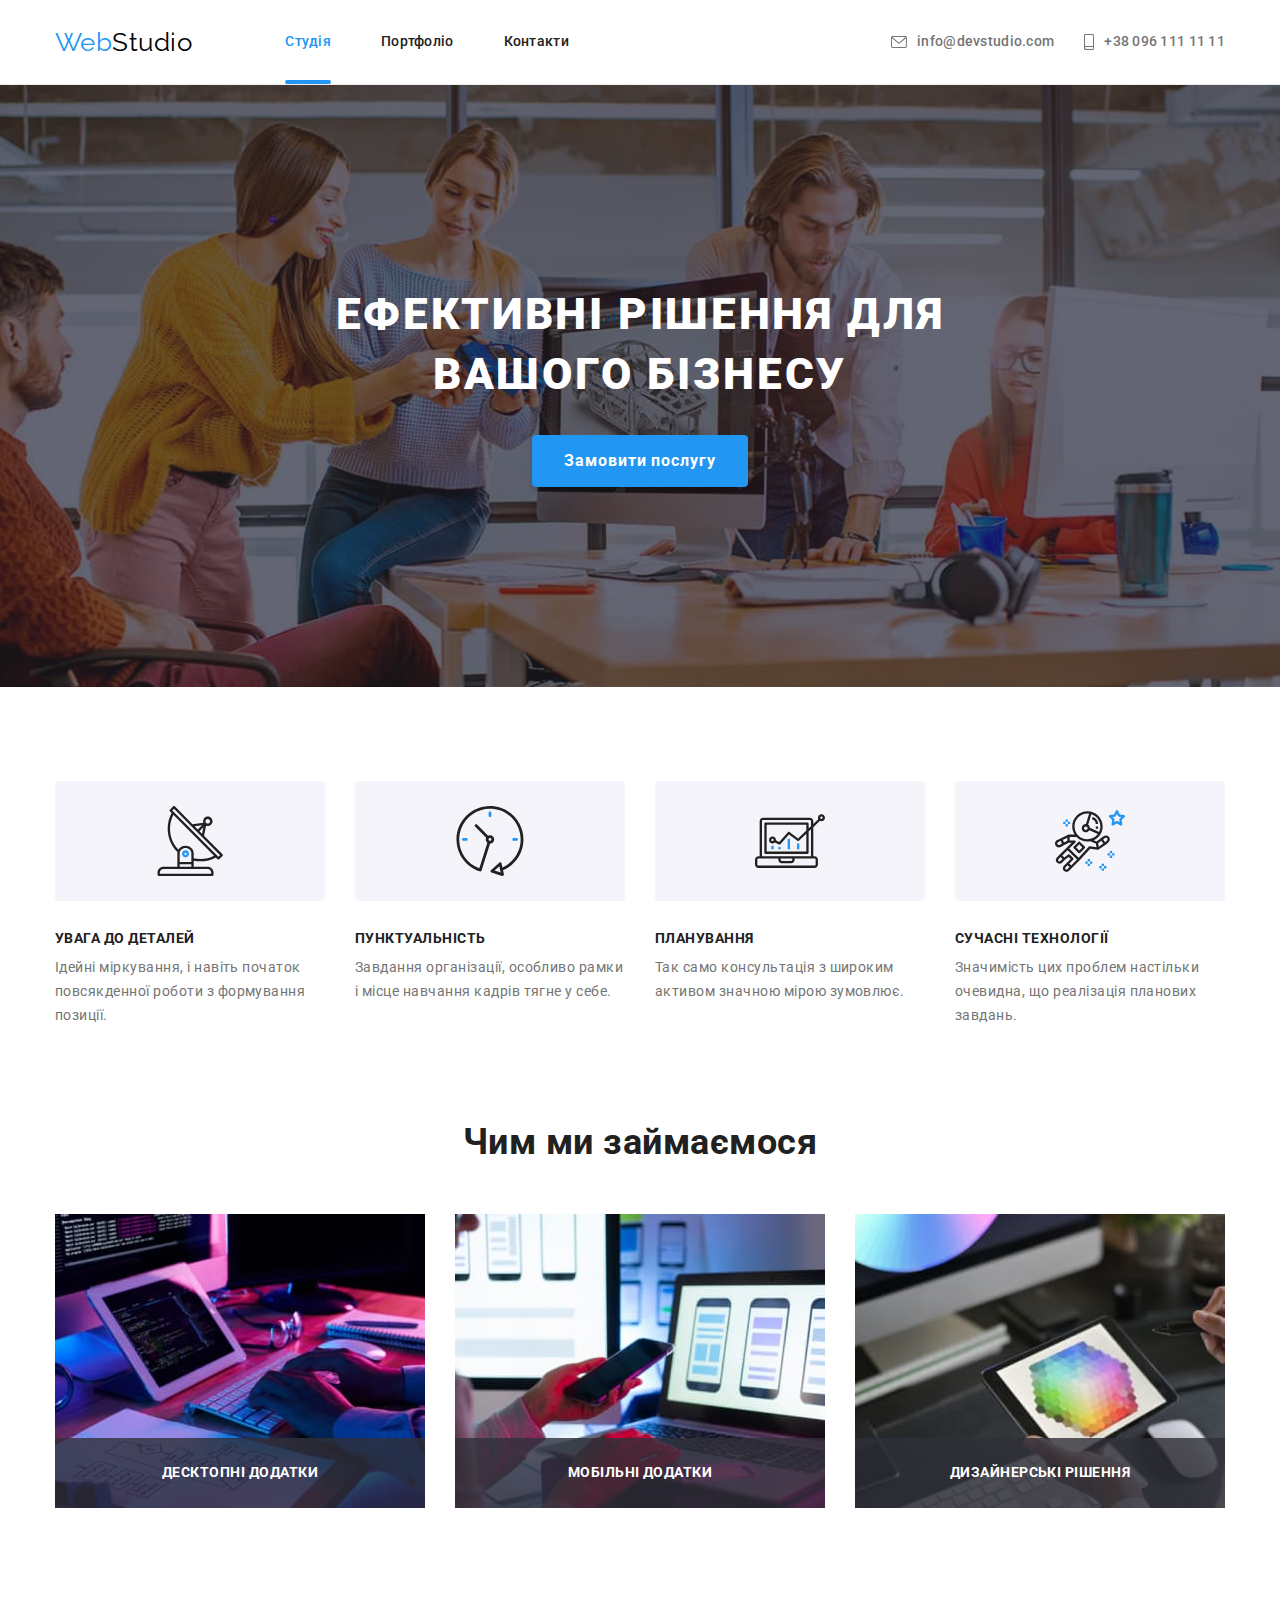
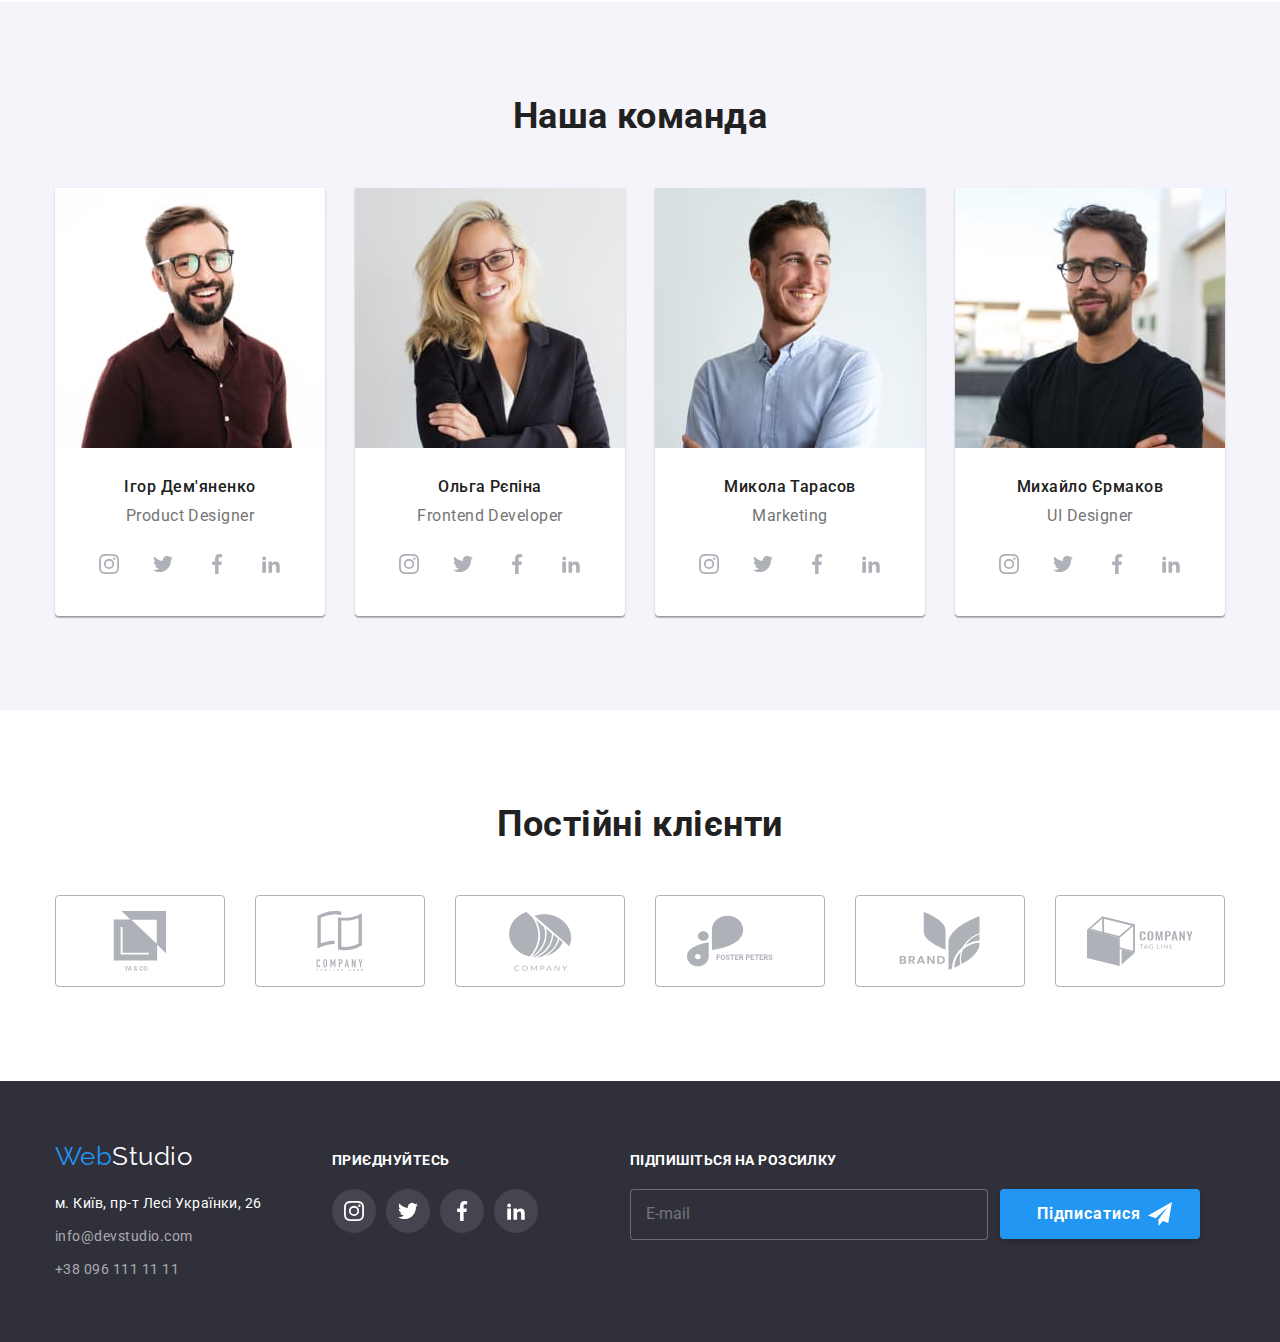
==== commit 8bd6f0a2: "Adaptive" ====
--- a/index.html
+++ b/index.html
@@ -274,7 +274,7 @@
                     ./images/team/igor-mob.jpg    1x,
                     ./images/team/igor-mob@2x.jpg 2x
                   "
-                  media="(man-width:767px)"
+                  media="(max-width:767px)"
                 />
                 <img
                   src="./images/team/igor-desk.jpg"
@@ -321,7 +321,34 @@
             </li>
 
             <li class="section-developer__images">
-              <img src="./images/Olga.jpg" alt="Розробник" width="270" />
+              <picture>
+                <source
+                  srcset="
+                    ./images/team/olga-desk.jpg    1x,
+                    ./images/team/olga-desk@2x.jpg 2x
+                  "
+                  media="(min-width:1200px)"
+                />
+                <source
+                  srcset="
+                    ./images/team/olga-tab.jpg    1x,
+                    ./images/team/olga-tab@2x.jpg 2x
+                  "
+                  media="(min-width:768px)"
+                />
+                <source
+                  srcset="
+                    ./images/team/olga-mob.jpg    1x,
+                    ./images/team/olga-mob@2x.jpg 2x
+                  "
+                  media="(max-width:767px)"
+                />
+                <img
+                  src="./images/team/olga-desk.jpg"
+                  alt="Розробник"
+                  width="450"
+                />
+              </picture>
               <div class="section-developer__thumb">
                 <h3 class="section-developer__item">Ольга Рєпіна</h3>
                 <p lang="en" class="section-developer__title">
@@ -360,7 +387,34 @@
               </div>
             </li>
             <li class="section-developer__images">
-              <img src="./images/Mukola.jpg" alt="Розробник" width="270" />
+              <picture>
+                <source
+                  srcset="
+                    ./images/team/mykola-desk.jpg    1x,
+                    ./images/team/mykola-desk@2x.jpg 2x
+                  "
+                  media="(min-width:1200px)"
+                />
+                <source
+                  srcset="
+                    ./images/team/mykola-tab.jpg    1x,
+                    ./images/team/mykola-tab@2x.jpg 2x
+                  "
+                  media="(min-width:768px)"
+                />
+                <source
+                  srcset="
+                    ./images/team/mykola-mob.jpg    1x,
+                    ./images/team/mykola-mob@2x.jpg 2x
+                  "
+                  media="(max-width:767px)"
+                />
+                <img
+                  src="./images/team/mykola-desk.jpg"
+                  alt="Розробник"
+                  width="450"
+                />
+              </picture>
               <div class="section-developer__thumb">
                 <h3 class="section-developer__item">Микола Тарасов</h3>
                 <p lang="en" class="section-developer__title">Marketing</p>
@@ -397,7 +451,34 @@
               </div>
             </li>
             <li class="section-developer__images">
-              <img src="./images/Misha.jpg" alt="Розробник" width="270" />
+              <picture>
+                <source
+                  srcset="
+                    ./images/team/mykhailo-desk.jpg    1x,
+                    ./images/team/mykhailo-desk@2x.jpg 2x
+                  "
+                  media="(min-width:1200px)"
+                />
+                <source
+                  srcset="
+                    ./images/team/mykhailo-tab.jpg    1x,
+                    ./images/team/mykhailo-tab@2x.jpg 2x
+                  "
+                  media="(min-width:768px)"
+                />
+                <source
+                  srcset="
+                    ./images/team/mykhailo-mob.jpg    1x,
+                    ./images/team/mykhailo-mob@2x.jpg 2x
+                  "
+                  media="(max-width:767px)"
+                />
+                <img
+                  src="./images/team/mykhailo-desk.jpg"
+                  alt="Розробник"
+                  width="450"
+                />
+              </picture>
               <div class="section-developer__thumb">
                 <h3 class="section-developer__item">Михайло Єрмаков</h3>
                 <p lang="en" class="section-developer__title">UI Designer</p>
